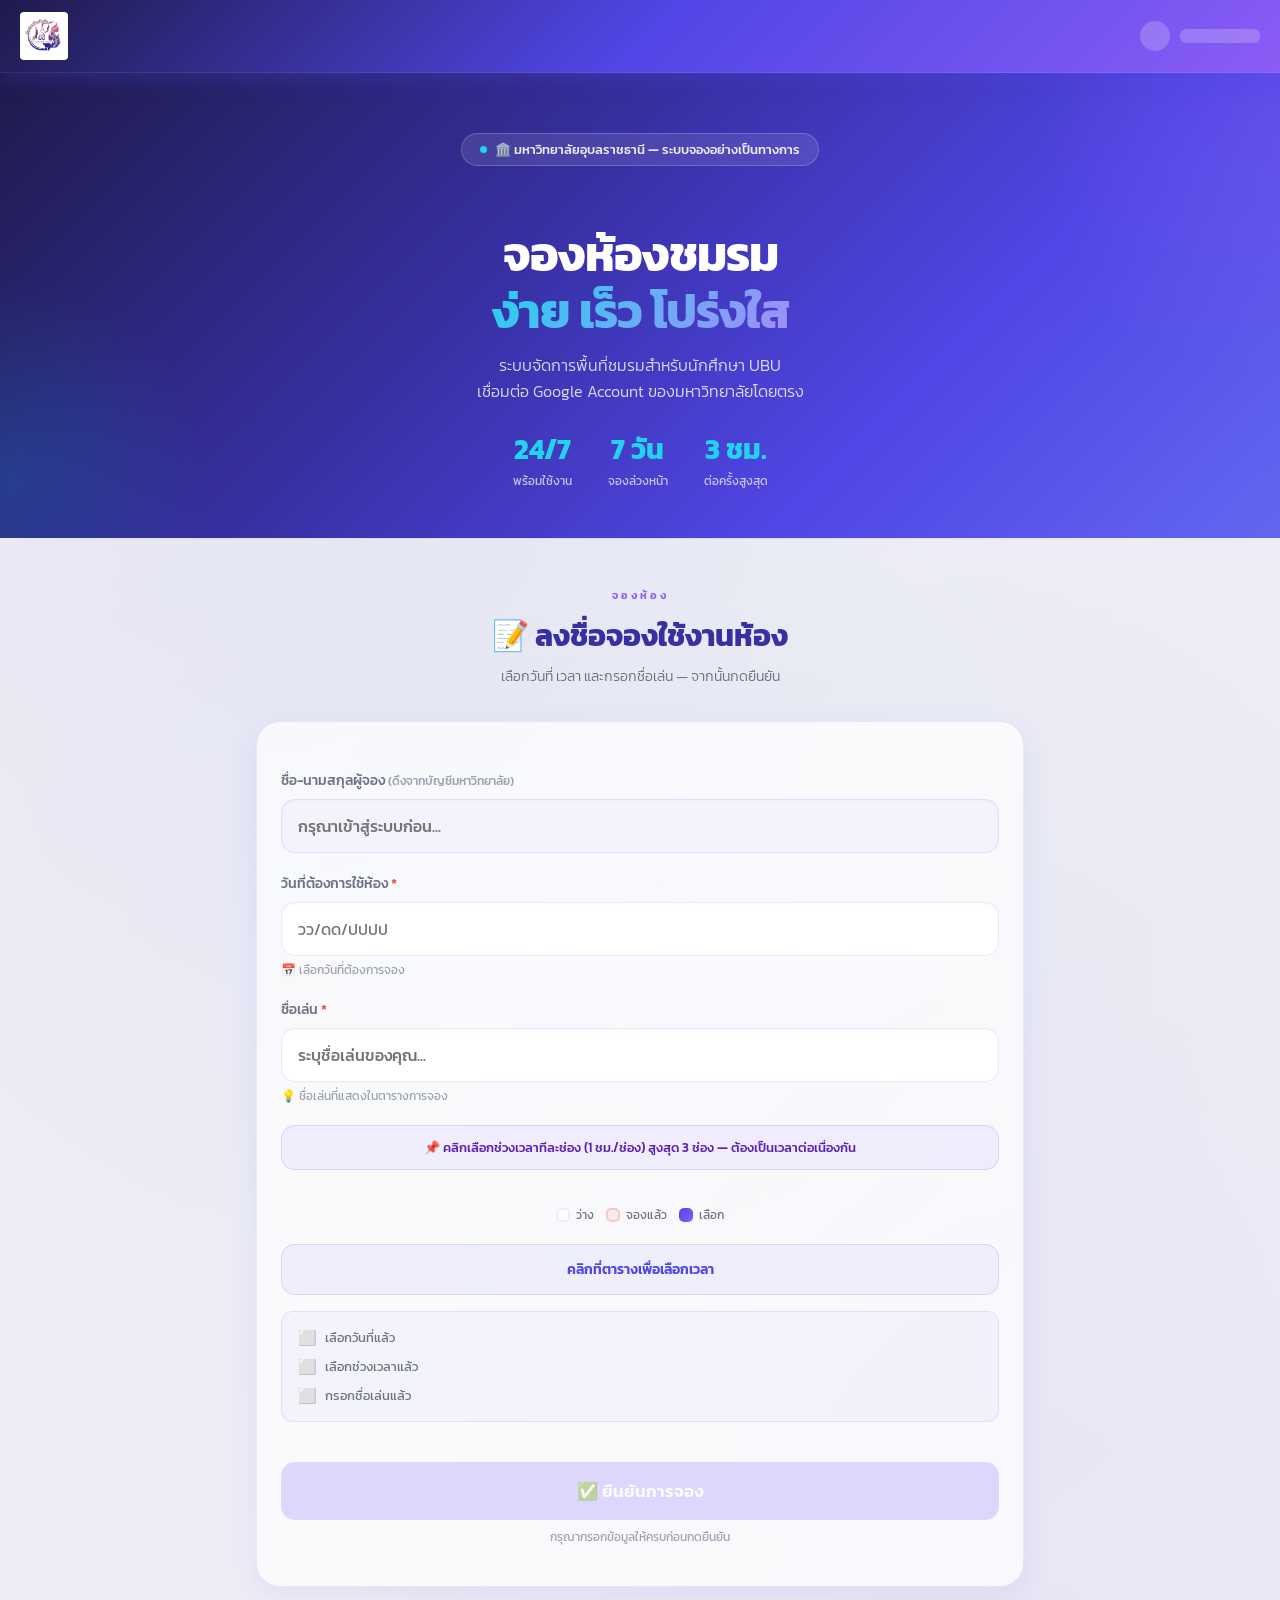
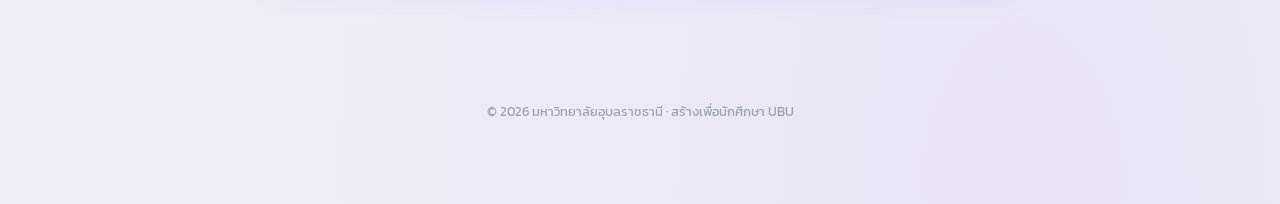
==== index.html @ c259a5b3 "Add files via upload" ====
<!DOCTYPE html>
<html lang="th">

<head>
    <meta charset="UTF-8">
    <meta name="viewport" content="width=device-width, initial-scale=1.0, viewport-fit=cover">
    <title>UBU Club Booking - ระบบจองห้องชมรม มอ.อุบล</title>
    <meta name="description" content="ระบบจองห้องชมรมและกิจกรรม มหาวิทยาลัยอุบลราชธานี">
    <link href="https://fonts.googleapis.com/css2?family=Kanit:wght@300;400;500;600;700&display=swap" rel="stylesheet">
    <link rel="stylesheet" href="style.css">
    <link rel="stylesheet" href="https://cdn.jsdelivr.net/npm/flatpickr/dist/flatpickr.min.css">
    <style>
        /* ─── Hero compact ─── */
        .hero-banner {
            position: relative;
            overflow: hidden;
            background: linear-gradient(135deg, #1E1B4B 0%, #3730A3 40%, #4F46E5 70%, #6366F1 100%);
            padding: 60px 24px 48px;
            text-align: center;
            color: #fff;
        }

        .hero-banner::before {
            content: '';
            position: absolute;
            top: -40%;
            right: -20%;
            width: 500px;
            height: 500px;
            border-radius: 50%;
            background: radial-gradient(circle, rgba(139, 92, 246, 0.25)0%, transparent 70%);
            pointer-events: none;
            animation: orb-hero 10s ease-in-out infinite alternate;
        }

        .hero-banner::after {
            content: '';
            position: absolute;
            bottom: -30%;
            left: -15%;
            width: 400px;
            height: 400px;
            border-radius: 50%;
            background: radial-gradient(circle, rgba(6, 182, 212, 0.15)0%, transparent 70%);
            pointer-events: none;
            animation: orb-hero 12s ease-in-out infinite alternate-reverse;
        }

        @keyframes orb-hero {
            0% {
                transform: translate(0, 0)
            }

            100% {
                transform: translate(30px, 20px)
            }
        }

        .hero-badge {
            display: inline-flex;
            align-items: center;
            gap: 8px;
            background: rgba(255, 255, 255, 0.1);
            border: 1px solid rgba(255, 255, 255, 0.2);
            color: rgba(255, 255, 255, 0.9);
            padding: 6px 18px;
            border-radius: 50px;
            font-size: 13px;
            font-weight: 500;
            margin-bottom: 20px;
            backdrop-filter: blur(8px);
        }

        .hero-badge::before {
            content: '';
            width: 7px;
            height: 7px;
            border-radius: 50%;
            background: #22D3EE;
            animation: blink 1.5s ease-in-out infinite;
        }

        @keyframes blink {

            0%,
            100% {
                opacity: 1
            }

            50% {
                opacity: .2
            }
        }

        .hero-banner h1 {
            font-size: clamp(26px, 6vw, 48px);
            font-weight: 700;
            line-height: 1.2;
            letter-spacing: -1px;
            margin-bottom: 12px;
        }

        .hero-banner h1 .hl {
            background: linear-gradient(135deg, #22D3EE, #A78BFA);
            -webkit-background-clip: text;
            -webkit-text-fill-color: transparent;
            background-clip: text;
        }

        .hero-desc {
            font-size: clamp(14px, 2vw, 16px);
            color: rgba(255, 255, 255, 0.8);
            max-width: 500px;
            margin: 0 auto 24px;
            line-height: 1.6;
            font-weight: 300;
        }

        .hero-stats {
            display: flex;
            gap: 36px;
            justify-content: center;
            flex-wrap: wrap;
            margin-top: 24px;
        }

        .hero-stat {
            text-align: center
        }

        .hero-stat-num {
            font-size: 28px;
            font-weight: 700;
            color: #22D3EE;
        }

        .hero-stat-lbl {
            font-size: 12px;
            color: rgba(255, 255, 255, 0.7);
            margin-top: 2px;
        }

        /* ─── Section titles ─── */
        .sec-label {
            text-align: center;
            font-size: 11px;
            letter-spacing: 3px;
            text-transform: uppercase;
            color: var(--secondary);
            font-weight: 600;
            margin-bottom: 10px;
        }

        .sec-title {
            text-align: center;
            font-size: clamp(20px, 4vw, 30px);
            font-weight: 700;
            margin-bottom: 8px;
            color: var(--primary-dark);
        }

        .sec-sub {
            text-align: center;
            font-size: 14px;
            color: var(--text-muted);
            max-width: 480px;
            margin: 0 auto 32px;
            line-height: 1.6;
            font-weight: 300;
        }

        /* ─── Auth bar inside page ─── */
        .auth-bar {
            position: sticky;
            top: 0;
            z-index: 100;
            background: linear-gradient(135deg, #1E1B4B, #4F46E5, #8B5CF6);
            padding: 12px 20px;
            display: flex;
            justify-content: space-between;
            align-items: center;
            color: #fff;
            box-shadow: 0 4px 20px rgba(79, 70, 229, 0.3);
            gap: 10px;
            border-bottom: 1px solid rgba(255, 255, 255, 0.1);
        }

        .auth-left {
            display: flex;
            align-items: center;
            gap: 10px;
            font-weight: 600;
            font-size: 15px;
            min-width: 0;
        }

        .auth-left img {
            height: 28px;
            border-radius: 4px;
            background: #fff;
            padding: 2px;
        }

        .auth-right {
            display: flex;
            align-items: center;
            gap: 10px;
        }

        .auth-user-pill {
            display: flex;
            align-items: center;
            gap: 6px;
            background: rgba(255, 255, 255, 0.12);
            border: 1px solid rgba(255, 255, 255, 0.2);
            padding: 6px 14px;
            border-radius: 50px;
            font-size: 13px;
            color: #fff;
            text-decoration: none;
            transition: all .2s;
            cursor: pointer;
        }

        .auth-user-pill:hover {
            background: rgba(255, 255, 255, 0.22);
        }

        .btn-auth {
            padding: 8px 20px;
            border-radius: 50px;
            border: none;
            font-family: 'Kanit', sans-serif;
            font-weight: 600;
            font-size: 13px;
            cursor: pointer;
            transition: all .3s;
            display: inline-flex;
            align-items: center;
            gap: 6px;
        }

        .btn-login-nav {
            background: rgba(255, 255, 255, 0.15);
            color: #fff;
            border: 1px solid rgba(255, 255, 255, 0.3);
            backdrop-filter: blur(4px);
        }

        .btn-login-nav:hover {
            background: rgba(255, 255, 255, 0.25);
            transform: translateY(-1px);
        }

        .btn-logout-nav {
            background: rgba(239, 68, 68, 0.15);
            color: #fca5a5;
            border: 1px solid rgba(239, 68, 68, 0.3);
        }

        .btn-logout-nav:hover {
            background: var(--error);
            color: #fff;
        }

        /* ─── Login Modal ─── */
        .modal-overlay {
            position: fixed;
            inset: 0;
            background: rgba(30, 27, 75, 0.6);
            backdrop-filter: blur(8px);
            z-index: 9999;
            display: none;
            align-items: center;
            justify-content: center;
            padding: 20px;
        }

        .modal-overlay.open {
            display: flex;
        }

        .modal-box {
            background: #fff;
            border-radius: 28px;
            padding: 44px 36px;
            max-width: 420px;
            width: 100%;
            text-align: center;
            box-shadow: 0 40px 80px rgba(0, 0, 0, 0.3);
            animation: modalIn .4s cubic-bezier(.16, 1, .3, 1);
            position: relative;
        }

        @keyframes modalIn {
            from {
                opacity: 0;
                transform: translateY(40px) scale(.95)
            }

            to {
                opacity: 1;
                transform: translateY(0) scale(1)
            }
        }

        .modal-close {
            position: absolute;
            top: 16px;
            right: 20px;
            background: none;
            border: none;
            font-size: 22px;
            cursor: pointer;
            color: #94a3b8;
            transition: color .2s;
            padding: 4px 8px;
        }

        .modal-close:hover {
            color: #1E1B4B;
        }

        .modal-logo {
            width: 80px;
            margin-bottom: 16px;
            filter: drop-shadow(0 4px 8px rgba(0, 0, 0, 0.1));
        }

        .modal-box h2 {
            font-size: 24px;
            color: #1E1B4B;
            margin-bottom: 6px;
        }

        .modal-box .modal-sub {
            color: #6B7280;
            font-size: 14px;
            margin-bottom: 24px;
            font-weight: 300;
        }

        .modal-notice {
            background: rgba(79, 70, 229, 0.06);
            border: 1px solid rgba(79, 70, 229, 0.15);
            color: #4338CA;
            padding: 12px 16px;
            border-radius: 14px;
            font-size: 13px;
            margin-bottom: 20px;
            text-align: left;
            display: flex;
            gap: 10px;
            align-items: flex-start;
            line-height: 1.5;
        }

        .btn-google {
            width: 100%;
            padding: 15px 20px;
            background: #fff;
            border: 2px solid #E5E7EB;
            border-radius: 14px;
            display: flex;
            align-items: center;
            justify-content: center;
            gap: 12px;
            cursor: pointer;
            font-size: 16px;
            font-weight: 500;
            font-family: 'Kanit', sans-serif;
            color: #1E1B4B;
            transition: all .3s;
            box-shadow: 0 2px 8px rgba(0, 0, 0, 0.04);
        }

        .btn-google:hover {
            border-color: var(--primary);
            background: #F5F3FF;
            box-shadow: 0 8px 24px rgba(79, 70, 229, 0.12);
            transform: translateY(-2px);
        }

        .btn-google:disabled {
            opacity: .6;
            cursor: not-allowed;
            transform: none;
        }

        .btn-google img {
            width: 22px;
            height: 22px;
        }

        #modalMsg {
            margin-top: 14px;
            font-size: 14px;
            border-radius: 10px;
            padding: 0;
            overflow: hidden;
            max-height: 0;
            transition: max-height .3s, padding .3s;
            font-weight: 500;
        }

        #modalMsg.show {
            padding: 12px 16px;
            max-height: 100px;
        }

        #modalMsg.error {
            color: #DC2626;
            background: #FEF2F2;
            border: 1px solid #FECACA;
        }

        #modalMsg.success {
            color: #059669;
            background: #ECFDF5;
            border: 1px solid #A7F3D0;
        }

        .modal-footer {
            margin-top: 20px;
            font-size: 12px;
            color: #9CA3AF;
        }

        /* ─── Booking checklist ─── */
        .booking-checklist {
            background: rgba(79, 70, 229, 0.04);
            border: 1px solid var(--border-color);
            border-radius: 12px;
            padding: 14px 16px;
            margin: 16px 0;
            display: flex;
            flex-direction: column;
            gap: 6px;
        }

        .check-item {
            display: flex;
            align-items: center;
            gap: 8px;
            font-size: 13px;
            color: var(--text-muted);
            transition: all .2s;
        }

        .check-item.done {
            color: #059669;
        }

        .check-item.done .check-icon {
            color: #10B981;
        }

        .check-item .check-icon {
            font-size: 15px;
            color: #D1D5DB;
        }

        /* ─── Field hints ─── */
        .field-hint {
            font-size: 12px;
            margin-top: 5px;
            display: flex;
            align-items: center;
            gap: 5px;
            min-height: 18px;
            transition: all .2s;
        }

        .field-hint.valid {
            color: #059669
        }

        .field-hint.invalid {
            color: #DC2626
        }

        .field-hint.neutral {
            color: #9CA3AF;
        }

        /* ─── Section spacing ─── */
        .section-block {
            padding: 48px 16px;
            max-width: 800px;
            margin: 0 auto;
        }

        .section-divider {
            height: 1px;
            background: linear-gradient(90deg, transparent, var(--border-color), transparent);
            margin: 0;
        }

        /* ─── Nickname badge ─── */
        .nickname-saved-badge {
            display: inline-flex;
            align-items: center;
            gap: 4px;
            background: rgba(16, 185, 129, 0.08);
            color: #059669;
            font-size: 11px;
            padding: 2px 8px;
            border-radius: 20px;
            border: 1px solid rgba(16, 185, 129, 0.2);
            margin-left: 8px;
            font-weight: 500;
        }

        /* ─── Profile nav ─── */
        .btn-profile-nav {
            display: flex;
            align-items: center;
            gap: 6px;
            background: rgba(255, 255, 255, 0.12);
            border: 1px solid rgba(255, 255, 255, 0.2);
            color: white;
            padding: 7px 12px;
            border-radius: 8px;
            font-size: 13px;
            font-weight: 500;
            font-family: 'Kanit', sans-serif;
            cursor: pointer;
            text-decoration: none;
            transition: all .2s;
            white-space: nowrap;
        }

        .btn-profile-nav:hover {
            background: rgba(255, 255, 255, 0.22);
        }

        @media(max-width:640px) {
            .hero-banner {
                padding: 40px 16px 36px;
            }

            .hero-stats {
                gap: 20px;
            }

            .hero-stat-num {
                font-size: 22px;
            }

            .auth-left span {
                display: none;
            }

            .modal-box {
                padding: 32px 22px;
                border-radius: 22px;
            }

            .section-block {
                padding: 32px 12px;
            }
        }

        /* ─── Booking Summary Card ─── */
        .booking-summary {
            background: linear-gradient(135deg, rgba(79, 70, 229, 0.04), rgba(139, 92, 246, 0.06));
            border: 1.5px solid rgba(79, 70, 229, 0.15);
            border-radius: 16px;
            padding: 20px 24px;
            margin: 16px 0;
            animation: summaryIn .3s cubic-bezier(.16, 1, .3, 1);
        }

        @keyframes summaryIn {
            from {
                opacity: 0;
                transform: translateY(8px);
            }

            to {
                opacity: 1;
                transform: translateY(0);
            }
        }

        .summary-title {
            font-size: 15px;
            font-weight: 600;
            color: var(--primary-dark);
            margin-bottom: 16px;
            padding-bottom: 10px;
            border-bottom: 1px solid rgba(79, 70, 229, 0.1);
        }

        .summary-grid {
            display: grid;
            grid-template-columns: 1fr;
            gap: 12px;
        }

        .summary-item {
            display: flex;
            align-items: center;
            justify-content: space-between;
            padding: 10px 14px;
            background: rgba(255, 255, 255, 0.8);
            border-radius: 10px;
            border: 1px solid rgba(139, 92, 246, 0.08);
        }

        .summary-label {
            font-size: 13px;
            color: var(--text-muted);
            font-weight: 500;
        }

        .summary-value {
            font-size: 15px;
            font-weight: 600;
            color: var(--primary);
        }

        /* ─── Toast Notification ─── */
        .toast-container {
            position: fixed;
            bottom: 30px;
            left: 50%;
            transform: translateX(-50%);
            z-index: 10000;
            display: flex;
            flex-direction: column;
            gap: 10px;
            pointer-events: none;
            width: max-content;
            max-width: 90vw;
        }

        .toast-msg {
            background: rgba(30, 27, 75, 0.95);
            color: white;
            padding: 12px 24px;
            border-radius: 50px;
            font-size: 14px;
            font-weight: 500;
            box-shadow: 0 10px 30px rgba(0, 0, 0, 0.2);
            backdrop-filter: blur(10px);
            border: 1px solid rgba(255, 255, 255, 0.1);
            animation: toastIn 0.3s cubic-bezier(0.16, 1, 0.3, 1) forwards, toastOut 0.3s cubic-bezier(0.16, 1, 0.3, 1) forwards 2.7s;
            display: flex;
            align-items: center;
            gap: 8px;
        }

        @keyframes toastIn {
            from {
                opacity: 0;
                transform: translateY(20px);
            }

            to {
                opacity: 1;
                transform: translateY(0);
            }
        }

        @keyframes toastOut {
            from {
                opacity: 1;
                transform: translateY(0);
            }

            to {
                opacity: 0;
                transform: translateY(-10px);
            }
        }

        /* ─── SPA Tabs & Views ─── */
        .spa-tabs {
            display: none;
            /* hidden when logged out */
            gap: 6px;
            background: rgba(255, 255, 255, 0.1);
            backdrop-filter: blur(10px);
            padding: 4px;
            border-radius: 50px;
        }

        .spa-tab {
            background: transparent;
            border: none;
            color: rgba(255, 255, 255, 0.7);
            font-size: 14px;
            font-weight: 500;
            padding: 6px 14px;
            border-radius: 50px;
            cursor: pointer;
            transition: all 0.2s;
            font-family: 'Kanit', sans-serif;
            display: flex;
            align-items: center;
            gap: 6px;
        }

        .spa-tab:hover {
            color: #fff;
            background: rgba(255, 255, 255, 0.15);
        }

        .spa-tab.active {
            color: #fff;
            background: linear-gradient(135deg, rgba(255, 255, 255, 0.25), rgba(255, 255, 255, 0.05));
            box-shadow: 0 4px 10px rgba(0, 0, 0, 0.1);
        }

        .spa-view {
            display: none;
        }

        .spa-view.active {
            display: block;
            animation: fadeIn 0.3s cubic-bezier(0.16, 1, 0.3, 1) forwards;
        }

        @keyframes fadeIn {
            from {
                opacity: 0;
                transform: translateY(10px);
            }

            to {
                opacity: 1;
                transform: translateY(0);
            }
        }

        /* ─── Profile Dropdown ─── */
        .profile-dd-wrapper {
            position: relative;
        }

        .btn-profile-dropdown {
            background: rgba(255, 255, 255, 0.15);
            color: #fff;
            border: 1px solid rgba(255, 255, 255, 0.3);
            border-radius: 50px;
            padding: 4px 14px 4px 4px;
            display: flex;
            align-items: center;
            gap: 8px;
            cursor: pointer;
            font-family: 'Kanit', sans-serif;
            font-size: 14px;
            font-weight: 500;
            transition: all 0.2s;
        }

        .btn-profile-dropdown:hover,
        .profile-dd-wrapper.open .btn-profile-dropdown {
            background: rgba(255, 255, 255, 0.25);
        }

        .dd-avatar {
            width: 26px;
            height: 26px;
            border-radius: 50%;
            background: #fff;
            display: flex;
            align-items: center;
            justify-content: center;
            font-size: 13px;
            font-weight: bold;
            color: var(--primary);
            overflow: hidden;
        }

        .dd-avatar img {
            width: 100%;
            height: 100%;
            object-fit: cover;
        }

        .profile-dd-menu {
            position: absolute;
            top: calc(100% + 10px);
            right: 0;
            background: #fff;
            border-radius: 12px;
            box-shadow: 0 10px 40px rgba(0, 0, 0, 0.15);
            min-width: 220px;
            visibility: hidden;
            opacity: 0;
            transform: translateY(-10px);
            transition: all 0.2s cubic-bezier(0.16, 1, 0.3, 1);
            color: #333;
            overflow: hidden;
            border: 1px solid rgba(0, 0, 0, 0.05);
        }

        .profile-dd-wrapper.open .profile-dd-menu {
            visibility: visible;
            opacity: 1;
            transform: translateY(0);
        }

        .dd-header {
            padding: 16px;
            border-bottom: 1px solid #eee;
            background: rgba(79, 70, 229, 0.03);
            text-align: left;
        }

        .dd-name {
            font-weight: 600;
            font-size: 15px;
            color: var(--primary-dark);
            margin-bottom: 2px;
        }

        .dd-email {
            font-size: 12px;
            color: var(--text-muted);
        }

        .dd-item {
            display: flex;
            align-items: center;
            gap: 10px;
            padding: 12px 16px;
            text-decoration: none;
            color: var(--text-main);
            font-size: 14px;
            font-weight: 500;
            transition: all 0.2s;
            cursor: pointer;
            border: none;
            width: 100%;
            background: transparent;
            text-align: left;
            font-family: 'Kanit', sans-serif;
        }

        .dd-item:hover {
            background: #f8fafc;
            color: var(--primary);
            padding-left: 20px;
        }

        .dd-item.dangerous {
            color: #EF4444;
            border-top: 1px solid #eee;
        }

        .dd-item.dangerous:hover {
            background: #FEF2F2;
        }

        /* ─── Map Modal Styles ─── */
        .map-wrapper {
            width: 100%;
            height: 400px;
            border-radius: 10px;
            overflow: hidden;
            margin-top: 16px;
            background: #eee;
        }

        .map-wrapper iframe {
            width: 100%;
            height: 100%;
            border: none;
        }

        /* Responsive Navbar */
        @media (max-width: 640px) {
            .auth-bar {
                flex-wrap: wrap;
            }

            .spa-tabs {
                order: 3;
                width: 100%;
                justify-content: center;
                margin-top: 8px;
            }
        }

        /* ─── Auth Skeleton Loader ─── */
        .auth-skeleton {
            display: flex;
            align-items: center;
            gap: 10px;
        }

        .auth-skeleton-avatar {
            width: 30px;
            height: 30px;
            border-radius: 50%;
            background: rgba(255, 255, 255, 0.2);
            animation: skeletonPulse 1.4s ease-in-out infinite;
        }

        .auth-skeleton-text {
            width: 80px;
            height: 14px;
            border-radius: 6px;
            background: rgba(255, 255, 255, 0.2);
            animation: skeletonPulse 1.4s ease-in-out 0.2s infinite;
        }

        @keyframes skeletonPulse {

            0%,
            100% {
                opacity: 0.4;
            }

            50% {
                opacity: 0.9;
            }
        }
    </style>
</head>

<body style="padding-bottom:40px;">

    <!-- ========== LOGIN MODAL ========== -->
    <div class="modal-overlay" id="loginModal">
        <div class="modal-box">
            <button class="modal-close" onclick="closeLoginModal()" aria-label="ปิด">✕</button>
            <img src="logo.png" alt="Club Logo" class="modal-logo"
                style="height:80px; width:auto; margin-bottom:15px; border-radius:8px;">
            <h2>เข้าสู่ระบบ</h2>
            <p class="modal-sub">UBU Club Booking · ระบบจองห้องชมรม</p>
            <div class="modal-notice">
                <span style="font-size:16px;flex-shrink:0;">🔑</span>
                <div>ใช้บัญชี <strong>@ubu.ac.th</strong> จากสำนักคอมพิวเตอร์ฯ เท่านั้น</div>
            </div>
            <button id="btnGoogleLogin" class="btn-google" aria-label="เข้าสู่ระบบด้วย Google">
                <img src="https://fonts.gstatic.com/s/i/productlogos/googleg/v6/24px.svg" alt="Google">
                <span>เข้าสู่ระบบด้วยบัญชี UBU</span>
            </button>
            <div id="modalMsg" role="alert"></div>
            <div class="modal-footer">🔒 ปลอดภัยด้วย Google OAuth 2.0 + Firebase</div>
        </div>
    </div>

    <!-- Old Map Modal removed - moved to map view -->

    <!-- ========== MAIN NAVBAR ========== -->
    <nav class="auth-bar" id="authBar">
        <div class="auth-left">
            <img src="logo.png" alt="Club Logo" style="height:48px; width:auto; border-radius:4px;">
            <span style="display:none;" class="mobile-hide">UBU Club Booking</span>
        </div>

        <div class="spa-tabs" id="mainSpaTabs" style="display:none;">
            <button class="spa-tab active" onclick="switchView('homeView')">หน้าหลัก</button>
            <button class="spa-tab" onclick="switchView('mapView')">แผนที่</button>
            <button class="spa-tab" onclick="switchView('dashboardView')">การจองของฉัน</button>
            <button class="spa-tab" onclick="switchView('toolsView')">วิธีการใช้งาน</button>
        </div>

        <div class="auth-right" id="authRight">
            <!-- Skeleton while Firebase Auth initializes -->
            <div class="auth-skeleton" id="authSkeleton">
                <div class="auth-skeleton-avatar"></div>
                <div class="auth-skeleton-text"></div>
            </div>
        </div>
    </nav>

    <!-- !!! SPA WRAPPER !!! -->
    <div id="homeView" class="spa-view active">
        <!-- ========== HERO BANNER ========== -->
        <section class="hero-banner">
            <div class="hero-badge">🏛️ มหาวิทยาลัยอุบลราชธานี — ระบบจองอย่างเป็นทางการ</div>
            <h1>จองห้องชมรม<br><span class="hl">ง่าย เร็ว โปร่งใส</span></h1>
            <p class="hero-desc">ระบบจัดการพื้นที่ชมรมสำหรับนักศึกษา UBU<br>เชื่อมต่อ Google Account
                ของมหาวิทยาลัยโดยตรง
            </p>
            <div class="hero-stats">
                <div class="hero-stat">
                    <div class="hero-stat-num">24/7</div>
                    <div class="hero-stat-lbl">พร้อมใช้งาน</div>
                </div>
                <div class="hero-stat">
                    <div class="hero-stat-num">7 วัน</div>
                    <div class="hero-stat-lbl">จองล่วงหน้า</div>
                </div>
                <div class="hero-stat">
                    <div class="hero-stat-num">3 ชม.</div>
                    <div class="hero-stat-lbl">ต่อครั้งสูงสุด</div>
                </div>
            </div>
        </section>

        <div class="section-divider"></div>

        <!-- ========== BOOKING SECTION ========== -->
        <div class="section-block">
            <div class="sec-label">จองห้อง</div>
            <div class="sec-title">📝 ลงชื่อจองใช้งานห้อง</div>
            <div class="sec-sub">เลือกวันที่ เวลา และกรอกชื่อเล่น — จากนั้นกดยืนยัน</div>

            <div class="card">
                <div class="input-group">
                    <label>ชื่อ-นามสกุลผู้จอง <small style="color:#9CA3AF;">(ดึงจากบัญชีมหาวิทยาลัย)</small></label>
                    <input type="text" id="userName" placeholder="กรุณาเข้าสู่ระบบก่อน..." readonly
                        style="background:rgba(79,70,229,0.03);color:#6B7280;cursor:not-allowed;font-weight:500;">

                    <label for="bookDate">วันที่ต้องการใช้ห้อง <span style="color:#EF4444;">*</span></label>
                    <input type="text" id="bookDate" aria-required="true" placeholder="วว/ดด/ปปปป"
                        style="background-color: #fff; cursor: pointer;">
                    <div class="field-hint neutral" id="hintDate">📅 เลือกวันที่ต้องการจอง</div>

                    <label for="userNickname">ชื่อเล่น <span style="color:#EF4444;">*</span>
                        <span id="nicknameSavedBadge" class="nickname-saved-badge" style="display:none;">✅
                            โหลดจากโปรไฟล์</span>
                    </label>
                    <input type="text" id="userNickname" placeholder="ระบุชื่อเล่นของคุณ..." style="font-weight:500;"
                        maxlength="20" autocomplete="off">
                    <div class="field-hint neutral" id="hintNickname">💡 ชื่อเล่นที่แสดงในตารางการจอง</div>
                </div>

                <p class="hour-notice">📌 คลิกเลือกช่วงเวลาทีละช่อง (1 ชม./ช่อง) สูงสุด 3 ช่อง —
                    ต้องเป็นเวลาต่อเนื่องกัน
                </p>
                <div class="timetable-grid" id="timetableGrid"></div>
                <div class="timetable-legend">
                    <span class="legend-item"><span class="legend-dot ld-available"></span> ว่าง</span>
                    <span class="legend-item"><span class="legend-dot ld-booked"></span> จองแล้ว</span>
                    <span class="legend-item"><span class="legend-dot ld-selected"></span> เลือก</span>
                </div>

                <!-- Booking Summary Card -->
                <div id="bookingSummary" class="booking-summary" style="display:none;">
                    <div class="summary-title">📋 สรุปการจอง</div>
                    <div class="summary-grid">
                        <div class="summary-item">
                            <div class="summary-label">📅 วันที่</div>
                            <div class="summary-value" id="sumDate">—</div>
                        </div>
                        <div class="summary-item">
                            <div class="summary-label">🕐 เวลา</div>
                            <div class="summary-value" id="sumTime">—</div>
                        </div>
                        <div class="summary-item">
                            <div class="summary-label">⏱️ จำนวนเวลาจอง</div>
                            <div class="summary-value" id="sumDuration">—</div>
                        </div>
                    </div>
                </div>
                <div id="selectedTimeShow" class="time-display-box">คลิกที่ตารางเพื่อเลือกเวลา</div>

                <div class="booking-checklist" id="bookingChecklist">
                    <div class="check-item" id="checkDate"><span class="check-icon">⬜</span><span>เลือกวันที่แล้ว</span>
                    </div>
                    <div class="check-item" id="checkTime"><span
                            class="check-icon">⬜</span><span>เลือกช่วงเวลาแล้ว</span>
                    </div>
                    <div class="check-item" id="checkNickname"><span
                            class="check-icon">⬜</span><span>กรอกชื่อเล่นแล้ว</span></div>
                </div>

                <button id="btnSave" class="btn-submit" disabled style="opacity:0.5;cursor:not-allowed;">✅
                    ยืนยันการจอง</button>
                <p id="btnSaveHint" style="text-align:center;font-size:12px;color:#9CA3AF;margin-top:8px;">
                    กรุณากรอกข้อมูลให้ครบก่อนกดยืนยัน</p>
            </div>
        </div>

    </div> <!-- End homeView -->

    <div id="mapView" class="spa-view">
        <!-- ========== MAP SECTION ========== -->
        <div class="section-block" style="max-width: 800px; margin: 40px auto; padding: 24px;">
            <div style="text-align: center; margin-bottom: 24px;">
                <h1
                    style="color: var(--primary-dark); margin-bottom: 8px; font-size: clamp(20px, 5vw, 24px); font-weight: 600;">
                    📍 พิกัดจุดเช็คอิน</h1>
                <p style="color: var(--text-muted); font-size: 15px;">อาคารกิจกรรมนักศึกษา
                    มหาวิทยาลัยอุบลราชธานี<br />(กรุณาอยู่ในรัศมี 200 เมตร เพื่อเช็คอินผ่านระบบจอง)</p>
            </div>

            <div
                style="background: rgba(255, 255, 255, 0.7); backdrop-filter: blur(12px); border: 1px solid rgba(255, 255, 255, 0.4); border-radius: var(--radius-lg); padding: 10px; box-shadow: 0 10px 40px rgba(0, 0, 0, 0.1); height: 60vh; min-height: 400px;">
                <iframe
                    src="https://www.google.com/maps/embed?pb=!1m18!1m12!1m3!1d1933.3421544321706!2d104.905052!3d15.1237685!2m3!1f0!2f0!3f0!3m2!1i1024!2i768!4f13.1!3m3!1m2!1s0x311685c37c211c87%3A0x8828f5f2fa28f31!2z4Lit4Liy4LiE4Liy4Lij4LiB4Li04LiI4LiB4Lij4Lij4Lih4LiZ4Lix4LiB4Lio4Li24LiB4Lip4LiyIOC4hS7guK3guLjguJrguKU!5e0!3m2!1sth!2sth!4v1711718000000!5m2!1sth!2sth"
                    style="width: 100%; height: 100%; border-radius: var(--radius-md); border: none; background: #f0f0f0;"
                    allowfullscreen="" loading="lazy" referrerpolicy="no-referrer-when-downgrade"></iframe>
            </div>
        </div>
    </div>

    <div id="dashboardView" class="spa-view">
        <!-- ========== DASHBOARD SECTION ========== -->
        <div class="section-block">
            <div class="sec-label">My Bookings</div>
            <div class="sec-title">📅 การจองของฉัน</div>
            <div class="sec-sub">รายการจองของคุณ และตารางคิวห้องชมรมทั้งหมด</div>



            <!-- Global Timeline Info -->
            <div class="global-timeline-box" style="margin-bottom: 24px; text-align: left;">
                <h4 style="font-size: 15px; color: var(--primary-dark); margin-bottom: 12px; font-weight: 600;">⏱️
                    สถานะการจองห้องวันนี้</h4>
                <div class="timetable-grid" id="globalTimetableGrid"></div>
            </div>

            <h4
                style="font-size: 15px; color: var(--primary-dark); margin-bottom: 12px; margin-top:20px; font-weight: 600; text-align: left;">
                📋 รายการของฉัน</h4>
            <div id="bookingList" class="booking-dashboard"></div>
        </div>
    </div> <!-- End dashboardView -->

    <div id="toolsView" class="spa-view">
        <!-- ========== TOOLS / GUIDE SECTION ========== -->
        <div
            style="background: linear-gradient(135deg, #1E1B4B 0%, #3730A3 40%, #4F46E5 80%); padding: 52px 24px 40px; text-align: center; color: #fff; position:relative; overflow:hidden;">
            <div
                style="position:absolute;inset:0;background:radial-gradient(ellipse 70% 60% at 50% 0%, rgba(139,92,246,0.3),transparent);pointer-events:none;">
            </div>
            <div style="position:relative;">
                <div
                    style="display:inline-block;background:rgba(255,255,255,0.1);border:1px solid rgba(255,255,255,0.2);padding:6px 18px;border-radius:50px;font-size:13px;margin-bottom:20px;">
                    ✨ ระบบจองห้องชมรม UBU</div>
                <h1 style="font-size:clamp(22px,5vw,36px);font-weight:700;margin-bottom:12px;">วิธีใช้งานและคุณสมบัติ
                </h1>
                <p style="color:rgba(255,255,255,0.75);font-size:15px;font-weight:300;max-width:500px;margin:0 auto;">
                    ทำความเข้าใจระบบจองห้องชมรม UBU อย่างครบถ้วน เพื่อใช้งานได้อย่างถูกต้องและมีประสิทธิภาพ</p>
            </div>
        </div>

        <div style="max-width:1000px;margin:0 auto;padding:40px 20px 16px;">
            <!-- Features grid -->
            <div style="text-align:center;margin-bottom:36px;">
                <div
                    style="display:inline-block;background:rgba(79,70,229,0.08);border:1px solid rgba(99,102,241,0.2);color:#4F46E5;padding:5px 16px;border-radius:50px;font-size:11px;font-weight:700;letter-spacing:1px;text-transform:uppercase;margin-bottom:12px;">
                    Feature Highlights</div>
                <h2 style="font-size:clamp(20px,4vw,28px);font-weight:700;color:#1E293B;margin-bottom:8px;">
                    ทุกสิ่งที่ต้องการในที่เดียว</h2>
                <p style="color:#64748B;font-size:14px;max-width:460px;margin:0 auto;">
                    ระบบออกแบบมาเพื่อให้การจองห้องชมรมเป็นเรื่องง่าย โปร่งใส และยุติธรรม</p>
            </div>

            <div
                style="display:grid;grid-template-columns:repeat(auto-fit,minmax(280px,1fr));gap:20px;margin-bottom:56px;">
                <div style="background:#fff;border:1px solid #E2E8F0;border-radius:18px;padding:28px;box-shadow:0 2px 12px rgba(0,0,0,0.04);transition:all .3s;"
                    onmouseover="this.style.transform='translateY(-4px)';this.style.boxShadow='0 12px 32px rgba(79,70,229,0.12)'"
                    onmouseout="this.style.transform='';this.style.boxShadow='0 2px 12px rgba(0,0,0,0.04)'">
                    <div
                        style="width:52px;height:52px;background:rgba(79,70,229,0.1);border-radius:14px;display:flex;align-items:center;justify-content:center;font-size:24px;margin-bottom:16px;">
                        📅</div>
                    <div style="font-size:16px;font-weight:600;color:#1E293B;margin-bottom:8px;">จองเวลาออนไลน์</div>
                    <div style="font-size:13px;color:#64748B;line-height:1.8;">
                        เลือกวันที่และช่วงเวลาที่ต้องการใช้งานได้ทันที ระบบตรวจสอบการซ้อนทับโดยอัตโนมัติ พร้อมปฏิทินแบบ
                        Interactive</div>
                </div>
                <div style="background:#fff;border:1px solid #E2E8F0;border-radius:18px;padding:28px;box-shadow:0 2px 12px rgba(0,0,0,0.04);transition:all .3s;"
                    onmouseover="this.style.transform='translateY(-4px)';this.style.boxShadow='0 12px 32px rgba(6,182,212,0.12)'"
                    onmouseout="this.style.transform='';this.style.boxShadow='0 2px 12px rgba(0,0,0,0.04)'">
                    <div
                        style="width:52px;height:52px;background:rgba(6,182,212,0.1);border-radius:14px;display:flex;align-items:center;justify-content:center;font-size:24px;margin-bottom:16px;">
                        📍</div>
                    <div style="font-size:16px;font-weight:600;color:#1E293B;margin-bottom:8px;">เช็คอินด้วย GPS</div>
                    <div style="font-size:13px;color:#64748B;line-height:1.8;">ยืนยันการมาถึงด้วยพิกัดสถานที่จริง
                        ระบบตรวจสอบระยะ 200 เมตรจากอาคารกิจกรรมนักศึกษา มอ.อุบล</div>
                </div>
                <div style="background:#fff;border:1px solid #E2E8F0;border-radius:18px;padding:28px;box-shadow:0 2px 12px rgba(0,0,0,0.04);transition:all .3s;"
                    onmouseover="this.style.transform='translateY(-4px)';this.style.boxShadow='0 12px 32px rgba(16,185,129,0.12)'"
                    onmouseout="this.style.transform='';this.style.boxShadow='0 2px 12px rgba(0,0,0,0.04)'">
                    <div
                        style="width:52px;height:52px;background:rgba(16,185,129,0.1);border-radius:14px;display:flex;align-items:center;justify-content:center;font-size:24px;margin-bottom:16px;">
                        ⏱️</div>
                    <div style="font-size:16px;font-weight:600;color:#1E293B;margin-bottom:8px;">นับถอยหลัง Real-time
                    </div>
                    <div style="font-size:13px;color:#64748B;line-height:1.8;">ติดตามเวลาที่เหลือก่อนเปิดให้เช็คอิน
                        และรู้ว่าหมดเวลาเมื่อไรด้วยตัวนับ วินาทีต่อวินาที ไม่ต้อง Refresh</div>
                </div>
                <div style="background:#fff;border:1px solid #E2E8F0;border-radius:18px;padding:28px;box-shadow:0 2px 12px rgba(0,0,0,0.04);transition:all .3s;"
                    onmouseover="this.style.transform='translateY(-4px)';this.style.boxShadow='0 12px 32px rgba(124,58,237,0.12)'"
                    onmouseout="this.style.transform='';this.style.boxShadow='0 2px 12px rgba(0,0,0,0.04)'">
                    <div
                        style="width:52px;height:52px;background:rgba(124,58,237,0.1);border-radius:14px;display:flex;align-items:center;justify-content:center;font-size:24px;margin-bottom:16px;">
                        ⚠️</div>
                    <div style="font-size:16px;font-weight:600;color:#1E293B;margin-bottom:8px;">ระบบความรับผิดชอบ</div>
                    <div style="font-size:13px;color:#64748B;line-height:1.8;">ถ้าจองแล้วไม่มาเช็คอินภายใน 15 นาที
                        ระบบจะล็อคสิทธิ์ชั่วคราวเป็น 5 นาที คูณด้วยจำนวนแต้มผิด</div>
                </div>
                <div style="background:#fff;border:1px solid #E2E8F0;border-radius:18px;padding:28px;box-shadow:0 2px 12px rgba(0,0,0,0.04);transition:all .3s;"
                    onmouseover="this.style.transform='translateY(-4px)';this.style.boxShadow='0 12px 32px rgba(245,158,11,0.12)'"
                    onmouseout="this.style.transform='';this.style.boxShadow='0 2px 12px rgba(0,0,0,0.04)'">
                    <div
                        style="width:52px;height:52px;background:rgba(245,158,11,0.1);border-radius:14px;display:flex;align-items:center;justify-content:center;font-size:24px;margin-bottom:16px;">
                        🏅</div>
                    <div style="font-size:16px;font-weight:600;color:#1E293B;margin-bottom:8px;">ระบบแต้มพฤติกรรม</div>
                    <div style="font-size:13px;color:#64748B;line-height:1.8;">เช็คอินตรงเวลา 3 ครั้งติดต่อกัน
                        ระบบจะลบแต้มผิดให้ 1 แต้ม ส่งเสริมความรับผิดชอบอย่างยุติธรรม</div>
                </div>
                <div style="background:#fff;border:1px solid #E2E8F0;border-radius:18px;padding:28px;box-shadow:0 2px 12px rgba(0,0,0,0.04);transition:all .3s;"
                    onmouseover="this.style.transform='translateY(-4px)';this.style.boxShadow='0 12px 32px rgba(239,68,68,0.12)'"
                    onmouseout="this.style.transform='';this.style.boxShadow='0 2px 12px rgba(0,0,0,0.04)'">
                    <div
                        style="width:52px;height:52px;background:rgba(239,68,68,0.1);border-radius:14px;display:flex;align-items:center;justify-content:center;font-size:24px;margin-bottom:16px;">
                        🗺️</div>
                    <div style="font-size:16px;font-weight:600;color:#1E293B;margin-bottom:8px;">แผนที่ตำแหน่งอาคาร
                    </div>
                    <div style="font-size:13px;color:#64748B;line-height:1.8;">ดูตำแหน่งอาคารกิจกรรมนักศึกษา UBU ผ่าน
                        Google Maps แบบ Interactive ฝังตัวอยู่บนแอปโดยตรง</div>
                </div>
            </div>

            <!-- Penalty Table -->
            <div
                style="background:linear-gradient(135deg,rgba(239,68,68,0.04),rgba(124,58,237,0.04));border:1.5px solid rgba(239,68,68,0.15);border-radius:18px;padding:28px;margin-bottom:48px;">
                <h3 style="font-size:18px;font-weight:700;color:#1E293B;margin-bottom:4px;">⚠️ ตารางโทษแต้มผิด</h3>
                <p style="color:#64748B;font-size:13px;margin-bottom:20px;">หากไม่มาเช็คอิน
                    ระบบจะบันทึกแต้มผิดและล็อคสิทธิ์ชั่วคราวดังนี้</p>
                <div style="overflow-x:auto;">
                    <table style="width:100%;border-collapse:collapse;font-size:14px;">
                        <thead>
                            <tr style="background:rgba(79,70,229,0.06);">
                                <th
                                    style="padding:12px 16px;text-align:left;font-weight:600;color:#4F46E5;border-bottom:2px solid rgba(79,70,229,0.15);">
                                    แต้มผิดสะสม</th>
                                <th
                                    style="padding:12px 16px;text-align:left;font-weight:600;color:#4F46E5;border-bottom:2px solid rgba(79,70,229,0.15);">
                                    เวลาที่ถูกล็อค</th>
                                <th
                                    style="padding:12px 16px;text-align:left;font-weight:600;color:#4F46E5;border-bottom:2px solid rgba(79,70,229,0.15);">
                                    วิธีลดแต้มผิด</th>
                            </tr>
                        </thead>
                        <tbody>
                            <tr style="border-bottom:1px solid #F1F5F9;">
                                <td style="padding:12px 16px;"><span
                                        style="background:#FEF3C7;color:#D97706;padding:3px 10px;border-radius:20px;font-weight:600;">-1
                                        แต้ม</span></td>
                                <td style="padding:12px 16px;color:#374151;">5 นาที</td>
                                <td style="padding:12px 16px;color:#64748B;font-size:13px;" rowspan="5">เช็คอินตรงเวลา
                                    <b>3 ครั้งติดต่อกัน</b><br>ระบบจะลบแต้มผิดให้ 1 แต้ม<br><small
                                        style="color:#94A3B8;">หรือแอดมินจัดการให้ได้</small>
                                </td>
                            </tr>
                            <tr style="border-bottom:1px solid #F1F5F9;">
                                <td style="padding:12px 16px;"><span
                                        style="background:#FEE2E2;color:#EF4444;padding:3px 10px;border-radius:20px;font-weight:600;">-2
                                        แต้ม</span></td>
                                <td style="padding:12px 16px;color:#374151;">10 นาที</td>
                            </tr>
                            <tr style="border-bottom:1px solid #F1F5F9;">
                                <td style="padding:12px 16px;"><span
                                        style="background:#FEE2E2;color:#DC2626;padding:3px 10px;border-radius:20px;font-weight:600;">-3
                                        แต้ม</span></td>
                                <td style="padding:12px 16px;color:#374151;">15 นาที</td>
                            </tr>
                            <tr style="border-bottom:1px solid #F1F5F9;">
                                <td style="padding:12px 16px;"><span
                                        style="background:#FFE4E6;color:#BE123C;padding:3px 10px;border-radius:20px;font-weight:600;">-4
                                        แต้ม</span></td>
                                <td style="padding:12px 16px;color:#374151;">20 นาที</td>
                            </tr>
                            <tr>
                                <td style="padding:12px 16px;"><span
                                        style="background:#F3E8FF;color:#7C3AED;padding:3px 10px;border-radius:20px;font-weight:600;">-N
                                        แต้ม</span></td>
                                <td style="padding:12px 16px;color:#374151;">N × 5 นาที</td>
                            </tr>
                        </tbody>
                    </table>
                </div>
            </div>

            <!-- How-to Steps -->
            <div style="text-align:center;margin-bottom:36px;">
                <div
                    style="display:inline-block;background:rgba(79,70,229,0.08);border:1px solid rgba(99,102,241,0.2);color:#4F46E5;padding:5px 16px;border-radius:50px;font-size:11px;font-weight:700;letter-spacing:1px;text-transform:uppercase;margin-bottom:12px;">
                    วิธีใช้งาน</div>
                <h2 style="font-size:clamp(20px,4vw,28px);font-weight:700;color:#1E293B;margin-bottom:8px;">
                    เริ่มต้นได้ใน 4 ขั้นตอน</h2>
                <p style="color:#64748B;font-size:14px;max-width:420px;margin:0 auto;">ไม่ต้องติดตั้งแอป
                    ใช้ได้ทันทีผ่านบัญชีมหาวิทยาลัย</p>
            </div>

            <div style="display:flex;flex-direction:column;gap:0;max-width:700px;margin:0 auto 56px;">
                <div style="display:flex;gap:24px;align-items:flex-start;padding:28px 0;position:relative;">
                    <div
                        style="position:absolute;left:22px;top:76px;bottom:0;width:2px;background:linear-gradient(to bottom,rgba(79,70,229,0.3),transparent);">
                    </div>
                    <div
                        style="width:46px;height:46px;border-radius:50%;background:linear-gradient(135deg,#4F46E5,#7C3AED);color:#fff;display:flex;align-items:center;justify-content:center;font-size:18px;font-weight:700;flex-shrink:0;box-shadow:0 0 0 6px rgba(79,70,229,0.1);">
                        1</div>
                    <div>
                        <div style="font-size:17px;font-weight:600;color:#1E293B;margin-bottom:6px;">
                            เข้าสู่ระบบด้วยบัญชี UBU</div>
                        <div style="font-size:14px;color:#64748B;line-height:1.7;">ใช้อีเมล <strong
                                style="color:#4F46E5;">@ubu.ac.th</strong> ผ่าน Google Sign-in ได้เลยทันที
                            ไม่ต้องสมัครใหม่ หรือจดจำรหัสผ่านแยกต่างหาก</div>
                    </div>
                </div>
                <div style="display:flex;gap:24px;align-items:flex-start;padding:28px 0;position:relative;">
                    <div
                        style="position:absolute;left:22px;top:76px;bottom:0;width:2px;background:linear-gradient(to bottom,rgba(79,70,229,0.3),transparent);">
                    </div>
                    <div
                        style="width:46px;height:46px;border-radius:50%;background:linear-gradient(135deg,#4F46E5,#7C3AED);color:#fff;display:flex;align-items:center;justify-content:center;font-size:18px;font-weight:700;flex-shrink:0;box-shadow:0 0 0 6px rgba(79,70,229,0.1);">
                        2</div>
                    <div>
                        <div style="font-size:17px;font-weight:600;color:#1E293B;margin-bottom:6px;">
                            เลือกวันที่ต้องการใช้ห้อง</div>
                        <div style="font-size:14px;color:#64748B;line-height:1.7;">เปิดปฏิทินในแท็บ <b>หน้าหลัก</b>
                            แตะวันที่ต้องการ ระบบจะแสดงตารางเวลาที่ว่าง/ถูกจองแล้วทันที</div>
                    </div>
                </div>
                <div style="display:flex;gap:24px;align-items:flex-start;padding:28px 0;position:relative;">
                    <div
                        style="position:absolute;left:22px;top:76px;bottom:0;width:2px;background:linear-gradient(to bottom,rgba(79,70,229,0.3),transparent);">
                    </div>
                    <div
                        style="width:46px;height:46px;border-radius:50%;background:linear-gradient(135deg,#4F46E5,#7C3AED);color:#fff;display:flex;align-items:center;justify-content:center;font-size:18px;font-weight:700;flex-shrink:0;box-shadow:0 0 0 6px rgba(79,70,229,0.1);">
                        3</div>
                    <div>
                        <div style="font-size:17px;font-weight:600;color:#1E293B;margin-bottom:6px;">ยืนยันการจอง</div>
                        <div style="font-size:14px;color:#64748B;line-height:1.7;">กรอกชื่อเล่น เลือกช่วงเวลา แล้วกด
                            <b>✅ ยืนยันการจอง</b> รายการจะปรากฏใน <b>การจองของฉัน</b> พร้อมนับถอยหลัง
                        </div>
                    </div>
                </div>
                <div style="display:flex;gap:24px;align-items:flex-start;padding:28px 0;">
                    <div
                        style="width:46px;height:46px;border-radius:50%;background:linear-gradient(135deg,#4F46E5,#7C3AED);color:#fff;display:flex;align-items:center;justify-content:center;font-size:18px;font-weight:700;flex-shrink:0;box-shadow:0 0 0 6px rgba(79,70,229,0.1);">
                        4</div>
                    <div>
                        <div style="font-size:17px;font-weight:600;color:#1E293B;margin-bottom:6px;">เช็คอินเมื่อมาถึง
                        </div>
                        <div style="font-size:14px;color:#64748B;line-height:1.7;">ไปที่แท็บ <b>การจองของฉัน</b>
                            แล้วกดปุ่ม <strong style="color:#10B981;">📍 กดเช็คอิน</strong> บนมือถือ ระบบตรวจ GPS
                            อัตโนมัติ ต้องอยู่ในระยะ 200 เมตรจากอาคาร</div>
                    </div>
                </div>
            </div>

            <!-- FAQ -->
            <div style="margin-bottom:56px;">
                <div style="text-align:center;margin-bottom:28px;">
                    <div
                        style="display:inline-block;background:rgba(79,70,229,0.08);border:1px solid rgba(99,102,241,0.2);color:#4F46E5;padding:5px 16px;border-radius:50px;font-size:11px;font-weight:700;letter-spacing:1px;text-transform:uppercase;margin-bottom:12px;">
                        FAQ</div>
                    <h2 style="font-size:clamp(20px,4vw,26px);font-weight:700;color:#1E293B;">คำถามที่พบบ่อย</h2>
                </div>
                <div style="display:flex;flex-direction:column;gap:12px;">
                    <details
                        style="background:#fff;border:1px solid #E2E8F0;border-radius:14px;padding:18px 20px;cursor:pointer;">
                        <summary
                            style="font-size:15px;font-weight:600;color:#1E293B;list-style:none;display:flex;justify-content:space-between;align-items:center;">
                            จองได้ล่วงหน้ากี่วัน? <span style="font-size:18px;color:#4F46E5;">+</span></summary>
                        <p style="margin-top:12px;font-size:14px;color:#64748B;line-height:1.7;">จองได้ล่วงหน้าสูงสุด
                            <strong>7 วัน</strong> ระบบจะไม่แสดงวันที่เกิน 7 วันนับจากวันนี้
                        </p>
                    </details>
                    <details
                        style="background:#fff;border:1px solid #E2E8F0;border-radius:14px;padding:18px 20px;cursor:pointer;">
                        <summary
                            style="font-size:15px;font-weight:600;color:#1E293B;list-style:none;display:flex;justify-content:space-between;align-items:center;">
                            จองได้ครั้งละกี่ชั่วโมง? <span style="font-size:18px;color:#4F46E5;">+</span></summary>
                        <p style="margin-top:12px;font-size:14px;color:#64748B;line-height:1.7;">จองได้ครั้งละสูงสุด
                            <strong>3 ชั่วโมง</strong> และจองได้คิวเดียวในช่วงเวลาเดียวกัน
                        </p>
                    </details>
                    <details
                        style="background:#fff;border:1px solid #E2E8F0;border-radius:14px;padding:18px 20px;cursor:pointer;">
                        <summary
                            style="font-size:15px;font-weight:600;color:#1E293B;list-style:none;display:flex;justify-content:space-between;align-items:center;">
                            GPS ไม่ทำงานต้องทำอย่างไร? <span style="font-size:18px;color:#4F46E5;">+</span></summary>
                        <p style="margin-top:12px;font-size:14px;color:#64748B;line-height:1.7;">กด <strong>อนุญาต
                                (Allow)</strong> ให้เบราว์เซอร์เข้าถึง Location เมื่อมีการถาม หากยังไม่ได้ผล
                            ให้ตรวจสอบการตั้งค่า GPS บนอุปกรณ์ หรือแจ้งแอดมินเพื่อ Force Check-in ให้</p>
                    </details>
                    <details
                        style="background:#fff;border:1px solid #E2E8F0;border-radius:14px;padding:18px 20px;cursor:pointer;">
                        <summary
                            style="font-size:15px;font-weight:600;color:#1E293B;list-style:none;display:flex;justify-content:space-between;align-items:center;">
                            ใครสามารถใช้งานได้บ้าง? <span style="font-size:18px;color:#4F46E5;">+</span></summary>
                        <p style="margin-top:12px;font-size:14px;color:#64748B;line-height:1.7;">รองรับเฉพาะบัญชีอีเมล
                            <strong>@ubu.ac.th</strong> ที่ได้รับจากสำนักคอมพิวเตอร์ฯ มหาวิทยาลัยอุบลราชธานีเท่านั้น
                        </p>
                    </details>
                </div>
            </div>
        </div>
    </div> <!-- End toolsView -->

    <!-- ========== FOOTER ========== -->
    <footer style="text-align:center;padding:30px 24px;font-size:13px;color:#9CA3AF;">
        <p>© 2026 มหาวิทยาลัยอุบลราชธานี · สร้างเพื่อนักศึกษา UBU</p>
    </footer>

    <script src="https://cdn.jsdelivr.net/npm/flatpickr"></script>
    <script src="https://npmcdn.com/flatpickr/dist/l10n/th.js"></script>
    <script src="https://cdn.jsdelivr.net/npm/sweetalert2@11"></script>
    <script type="module">
        import { initializeApp } from "https://www.gstatic.com/firebasejs/10.8.0/firebase-app.js";
        import { getAuth, onAuthStateChanged, signOut, signInWithPopup, GoogleAuthProvider } from "https://www.gstatic.com/firebasejs/10.8.0/firebase-auth.js";
        import { getFirestore, collection, addDoc, onSnapshot, query, orderBy, deleteDoc, doc, where, getDocs, updateDoc, serverTimestamp, getDoc, setDoc } from "https://www.gstatic.com/firebasejs/10.8.0/firebase-firestore.js";

        const firebaseConfig = {
            apiKey: "AIzaSyCQWDZabKe7vG6Z8rT-g2gb0799cSbyGiw",
            authDomain: "booking-kankrao.firebaseapp.com",
            projectId: "booking-kankrao",
            storageBucket: "booking-kankrao.firebasestorage.app",
            messagingSenderId: "985093751532",
            appId: "1:985093751532:web:e1f4710941e593e902dbc9",
            measurementId: "G-X418WYDZ8H"
        };

        const app = initializeApp(firebaseConfig);
        const auth = getAuth(app);
        const db = getFirestore(app);
        const ADMIN_EMAILS = Object.freeze(["wissanupong.bu.67@ubu.ac.th"]);
        const googleProvider = new GoogleAuthProvider();
        googleProvider.setCustomParameters({ prompt: 'select_account', hd: 'ubu.ac.th' });

        // ========== AUTH GUARD ==========
        // Fast redirect: if no session flag, go to login immediately
        if (!sessionStorage.getItem('ubu_authed')) {
            window.location.replace('login.html');
        }

        let currentUser = null;
        let unsubscribeUserProfile = null;
        let globalUserProfile = null;

        // ========== SPA NAVIGATION ==========
        window.switchView = (viewId) => {
            document.querySelectorAll('.spa-view').forEach(v => v.classList.remove('active'));
            document.querySelectorAll('.spa-tab').forEach(t => t.classList.remove('active'));
            document.getElementById(viewId).classList.add('active');

            // Activate the corresponding tab
            if (viewId === 'homeView') {
                document.querySelector('.spa-tab:nth-child(1)').classList.add('active');
            } else if (viewId === 'dashboardView') {
                document.querySelector('.spa-tab:nth-child(3)').classList.add('active');
                if (currentUser) loadBookings(); // Refresh bookings on open
            }
        };

        window.openMapModal = () => document.getElementById('mapModal').classList.add('open');
        window.closeMapModal = () => document.getElementById('mapModal').classList.remove('open');

        window.toggleProfileMenu = (e) => {
            e.stopPropagation();
            const wrap = document.getElementById('profileDropdownWrap');
            if (wrap) wrap.classList.toggle('open');
        };

        window.addEventListener('click', (e) => {
            const wrap = document.getElementById('profileDropdownWrap');
            if (wrap && wrap.classList.contains('open') && !wrap.contains(e.target)) {
                wrap.classList.remove('open');
            }
        });

        // ========== LOGIN MODAL ==========
        window.openLoginModal = () => document.getElementById('loginModal').classList.add('open');
        window.closeLoginModal = () => { document.getElementById('loginModal').classList.remove('open'); hideMsg(); resetGoogleBtn(); };

        const msgBox = document.getElementById('modalMsg');
        const btnGoogle = document.getElementById('btnGoogleLogin');
        function showMsg(t, type) { msgBox.textContent = t; msgBox.className = type + ' show'; }
        function hideMsg() { msgBox.className = ''; msgBox.textContent = ''; }
        function resetGoogleBtn() { btnGoogle.disabled = false; btnGoogle.innerHTML = `<img src="https://fonts.gstatic.com/s/i/productlogos/googleg/v6/24px.svg" alt="Google"><span>เข้าสู่ระบบด้วยบัญชี UBU</span>`; }

        btnGoogle.addEventListener('click', async () => {
            btnGoogle.disabled = true;
            btnGoogle.innerHTML = `<span class="loader" style="border-color:#e2e8f0;border-bottom-color:var(--primary);"></span><span>กำลังเชื่อมต่อ...</span>`;
            hideMsg();
            try {
                const result = await signInWithPopup(auth, googleProvider);
                const user = result.user;
                if (!user.email || !user.email.endsWith('@ubu.ac.th')) {
                    await signOut(auth); showMsg("❌ ต้องใช้บัญชี @ubu.ac.th เท่านั้น", "error"); resetGoogleBtn(); return;
                }
                showMsg("✅ ยินดีต้อนรับ " + (user.displayName || user.email.split('@')[0]), "success");
                await upsertUserProfile(user);
                sessionStorage.setItem('ubu_authed', 'true');
                setTimeout(() => { closeLoginModal(); }, 800);
            } catch (err) {
                const msgs = { 'auth/popup-closed-by-user': '⚠️ ปิดหน้าต่างก่อนล็อกอินเสร็จ', 'auth/popup-blocked': '⚠️ Popup ถูกบล็อก', 'auth/network-request-failed': '❌ ไม่มีอินเทอร์เน็ต' };
                if (err.code !== 'auth/cancelled-popup-request') showMsg(msgs[err.code] || '🔒 เกิดข้อผิดพลาด กรุณาลองใหม่', "error");
                resetGoogleBtn();
            }
        });

        async function upsertUserProfile(user) {
            const ref = doc(db, "users", user.uid);
            const snap = await getDoc(ref);
            if (!snap.exists()) {
                await setDoc(ref, { uid: user.uid, email: user.email, displayName: user.displayName || '', photoURL: user.photoURL || '', nickname: '', studentId: '', faculty: '', phone: '', role: 'student', createdAt: serverTimestamp(), lastLoginAt: serverTimestamp() });
            } else {
                await setDoc(ref, { lastLoginAt: serverTimestamp(), displayName: user.displayName || snap.data().displayName || '', photoURL: user.photoURL || snap.data().photoURL || '' }, { merge: true });
            }
        }

        // ========== AUTH STATE ==========
        onAuthStateChanged(auth, async (user) => {
            const authRight = document.getElementById('authRight');
            const spaTabs = document.getElementById('mainSpaTabs');

            if (user && user.email && user.email.endsWith('@ubu.ac.th')) {
                currentUser = user;
                sessionStorage.setItem('ubu_authed', 'true');
                spaTabs.style.display = 'flex'; // Show tabs

                // Listen to User Profile changes for Demerits logic
                if (unsubscribeUserProfile) unsubscribeUserProfile();
                unsubscribeUserProfile = onSnapshot(doc(db, "users", user.uid), (snap) => {
                    if (snap.exists()) {
                        globalUserProfile = snap.data();
                        validateAll(); // Revalidate UI based on new demerits
                    }
                });

                const nickname = await getUserNickname(user.uid);
                const rawDisplayName = nickname || user.displayName || user.email.split('@')[0];
                // 🔒 Escape HTML to prevent XSS from displayName/photoURL
                const esc = (s) => String(s).replace(/&/g, '&amp;').replace(/</g, '&lt;').replace(/>/g, '&gt;').replace(/"/g, '&quot;');
                const displayName = esc(rawDisplayName);
                const safeEmail = esc(user.email);
                const safePhoto = user.photoURL ? esc(user.photoURL) : '';
                const avatarContent = safePhoto
                    ? `<img src="${safePhoto}" alt="avatar" referrerpolicy="no-referrer">`
                    : rawDisplayName.charAt(0).toUpperCase();

                authRight.innerHTML = `
                <div class="profile-dd-wrapper" id="profileDropdownWrap">
                    <button class="btn-profile-dropdown" onclick="toggleProfileMenu(event)">
                        <div class="dd-avatar">${avatarContent}</div>
                        <span>${displayName}</span>
                        <span style="font-size:10px; opacity:0.7;">▼</span>
                    </button>
                    <div class="profile-dd-menu">
                        <div class="dd-header">
                            <div class="dd-name">${displayName}</div>
                            <div class="dd-email">${safeEmail}</div>
                        </div>
                        <button class="dd-item" onclick="switchView('dashboardView')">📅 การจองของฉัน</button>
                        <a href="profile.html" class="dd-item">👤 โปรไฟล์และการตั้งค่า</a>
                        ${ADMIN_EMAILS.includes(user.email) ? '<a href="admin.html" class="dd-item" style="color:#8B5CF6;">⚙️ จัดการระบบ (Admin)</a>' : ''}
                        <button class="dd-item dangerous" onclick="window.handleLogout()">🚪 ออกจากระบบ</button>
                    </div>
                </div>`;

                document.getElementById('userName').value = user.displayName || user.email.split('@')[0];
                await autoFillNickname(user.uid);

                // ✅ Re-init timetable after auth confirmed (fixes blank slots on login)
                const dateEl = document.getElementById('bookDate');
                const selectedDate = dateEl ? dateEl.value : null;
                if (selectedDate) {
                    fetchBookedSlots(selectedDate);
                } else {
                    const dNow = new Date(), off = dNow.getTimezoneOffset() * 60000;
                    const todayNow = new Date(dNow.getTime() - off).toISOString().split('T')[0];
                    fetchBookedSlots(todayNow);
                }
                validateAll();

            } else {
                currentUser = null;
                if (unsubscribeUserProfile) { unsubscribeUserProfile(); unsubscribeUserProfile = null; }
                globalUserProfile = null;
                spaTabs.style.display = 'none'; // Hide tabs
                authRight.innerHTML = `<button class="btn-auth btn-login-nav" onclick="openLoginModal()">🔑 เข้าสู่ระบบ</button>`;
                document.getElementById('userName').value = '';
                document.getElementById('userName').placeholder = 'กรุณาเข้าสู่ระบบก่อน...';

                // Not authenticated — redirect to login
                sessionStorage.removeItem('ubu_authed');
                window.location.replace('login.html');
            }
        });

        // Cached nickname to avoid repeated Firestore reads
        let cachedNickname = '';

        async function getUserNickname(uid) {
            try {
                const s = await getDoc(doc(db, "users", uid));
                return s.exists() ? (s.data().nickname || '') : '';
            } catch { return ''; }
        }

        async function autoFillNickname(uid) {
            const n = await getUserNickname(uid);
            cachedNickname = n; // cache it
            const el = document.getElementById('userNickname');
            const b = document.getElementById('nicknameSavedBadge');
            if (n) {
                el.value = n;
                b.style.display = 'inline-flex';
                validateAll();
            }
        }

        window.handleLogout = async () => {
            const res = await Swal.fire({ title: 'ออกจากระบบ?', text: 'คุณต้องการออกจากระบบใช่หรือไม่?', icon: 'question', showCancelButton: true, confirmButtonColor: '#EF4444', cancelButtonColor: '#9CA3AF', confirmButtonText: 'ออกจากระบบ', cancelButtonText: 'ยกเลิก' });
            if (res.isConfirmed) { sessionStorage.removeItem('ubu_authed'); await signOut(auth); window.location.replace('login.html'); }
        };

        // ========== TIMETABLE ==========
        const hours = []; for (let i = 0; i < 24; i++) hours.push(String(i).padStart(2, '0') + ':00'); hours.push('24:00');
        let selectedSlots = [], bookedSlots = [], unsubscribeSlots = null;
        // Derived start/end from selectedSlots
        function getStartTime() { if (selectedSlots.length === 0) return null; const sorted = [...selectedSlots].sort(); return sorted[0]; }
        function getEndTime() { if (selectedSlots.length === 0) return null; const sorted = [...selectedSlots].sort(); const lastSlot = sorted[sorted.length - 1]; const lastIdx = hours.indexOf(lastSlot); return lastIdx < 23 ? hours[lastIdx + 1] : '00:00'; }

        function fetchBookedSlots(selectedDate) {
            if (unsubscribeSlots) unsubscribeSlots();
            const q = query(collection(db, "bookings"), where("date", "==", selectedDate));
            unsubscribeSlots = onSnapshot(q, (snapshot) => {
                bookedSlots = [];
                const dObj = new Date(), offset = dObj.getTimezoneOffset() * 60000;
                const todayStr = new Date(dObj.getTime() - offset).toISOString().split('T')[0];
                const nowMins = dObj.getHours() * 60 + dObj.getMinutes();
                snapshot.forEach(d => {
                    const data = d.data();
                    // Skip cancelled / auto-cancelled — free up those slots
                    if (data.status === 'cancelled' || data.status === 'auto_cancelled') return;
                    if (data.status === 'pending' || !data.status) {
                        if (selectedDate === todayStr) {
                            const [sH] = data.start.split(':').map(Number);
                            const startMins = sH * 60;
                            let createdMins = startMins;
                            if (data.timestamp && data.timestamp.toDate) {
                                const tD = data.timestamp.toDate();
                                createdMins = tD.getHours() * 60 + tD.getMinutes();
                            } else if (!data.timestamp) {
                                createdMins = nowMins;
                            }
                            // Expire if more than 15 mins past start/created
                            if (nowMins > Math.max(startMins + 15, createdMins + 15)) return;
                        }
                        else if (selectedDate < todayStr) return;
                    }
                    const sIdx = hours.indexOf(data.start); if (sIdx === -1) return;
                    let eIdx = (data.end === '00:00' && sIdx > 0) ? 24 : hours.indexOf(data.end); if (eIdx === -1) eIdx = 24;
                    for (let i = sIdx; i < eIdx && i < 24; i++) bookedSlots.push(hours[i]);
                });
                renderTimetable();
            });
        }

        function renderTimetable() {
            const grid = document.getElementById('timetableGrid'); grid.innerHTML = '';
            const globalGrid = document.getElementById('globalTimetableGrid'); if (globalGrid) globalGrid.innerHTML = '';

            const currentHour = new Date().getHours(), selectedDate = document.getElementById('bookDate').value;
            const dObjR = new Date(), today = new Date(dObjR.getTime() - dObjR.getTimezoneOffset() * 60000).toISOString().split('T')[0];

            for (let idx = 0; idx < 24; idx++) {
                const time = hours[idx];
                const endTime = hours[idx + 1];
                const hNum = parseInt(time);

                // Hide past slots (User requested to remove the previous hour display)
                const isPast = selectedDate === today && hNum < currentHour;
                if (isPast) continue;

                const isBooked = bookedSlots.includes(time);

                // --- Booking Grid ---
                const isSelected = selectedSlots.includes(time);
                const canSelect = !isPast && !isBooked && !isSelected && selectedSlots.length < 3 && wouldBeConsecutive(time);

                let cls = 'time-cell ';
                if (isPast) cls += 'tc-past '; // Optional: add a past style if you have one, or just treat as booked
                if (isSelected) cls += 'tc-selected';
                else if (isBooked || isPast) cls += 'tc-booked'; // Mark as unavailable
                else if (canSelect && selectedSlots.length > 0) cls += 'tc-hint';
                else cls += 'tc-available';

                const cell = document.createElement('div');
                cell.className = cls;
                cell.textContent = time;

                if (!isBooked && !isPast) {
                    cell.addEventListener('click', () => handleCellClick(time));
                }
                grid.appendChild(cell);

                // --- Global Grid ---
                if (globalGrid) {
                    let gCls = 'time-cell ' + (isBooked || isPast ? 'tc-booked' : 'tc-available');
                    const gCell = document.createElement('div');
                    gCell.className = gCls;
                    gCell.textContent = time;
                    globalGrid.appendChild(gCell);
                }
            }
            updateDisplay(); validateAll();
        }

        function wouldBeConsecutive(time) {
            if (selectedSlots.length === 0) return true;
            const sorted = [...selectedSlots].map(t => hours.indexOf(t)).sort((a, b) => a - b);
            const tIdx = hours.indexOf(time);
            // Check if adding this slot keeps everything consecutive
            const all = [...sorted, tIdx].sort((a, b) => a - b);
            for (let i = 1; i < all.length; i++) { if (all[i] - all[i - 1] !== 1) return false; }
            // Also check no booked slot in between
            for (let i = all[0]; i <= all[all.length - 1]; i++) { if (bookedSlots.includes(hours[i])) return false; }
            return true;
        }

        function showToast(message, icon = '⚠️') {
            let container = document.getElementById('toastContainer');
            if (!container) {
                container = document.createElement('div');
                container.id = 'toastContainer';
                container.className = 'toast-container';
                document.body.appendChild(container);
            }
            const toast = document.createElement('div');
            toast.className = 'toast-msg';
            toast.innerHTML = `<span style="font-size:16px;">${icon}</span> <span>${message}</span>`;
            container.appendChild(toast);
            setTimeout(() => {
                if (toast.parentNode) toast.parentNode.removeChild(toast);
            }, 3000);
        }

        function handleCellClick(time) {
            if (!currentUser) { openLoginModal(); return; }
            if (bookedSlots.includes(time)) return;
            const idx = selectedSlots.indexOf(time);
            if (idx > -1) {
                // Try to deselect
                const temp = [...selectedSlots];
                temp.splice(idx, 1);
                let ok = true;
                if (temp.length > 1) {
                    const sorted = temp.map(t => hours.indexOf(t)).sort((a, b) => a - b);
                    for (let i = 1; i < sorted.length; i++) {
                        if (sorted[i] - sorted[i - 1] !== 1) { ok = false; break; }
                    }
                }
                if (!ok) {
                    showToast("กรุณายกเลิกจากช่วงเวลาที่ริมสุดก่อนนะครับ", "💡");
                    return;
                }
                selectedSlots = temp;
            } else {
                if (selectedSlots.length >= 3) {
                    showToast("เลือกเวลาเกินกำหนด (สูงสุด 3 ชั่วโมง/ครั้ง)", "⏳");
                    return;
                }
                if (selectedSlots.length > 0 && !wouldBeConsecutive(time)) {
                    showToast("กรุณาเลือกช่วงเวลาที่ต่อเนื่องติดกัน", "🚫");
                    return;
                }
                selectedSlots.push(time);
            }
            selectedSlots.sort((a, b) => hours.indexOf(a) - hours.indexOf(b));
            renderTimetable();
        }

        function updateDisplay() {
            const display = document.getElementById('selectedTimeShow');
            const summary = document.getElementById('bookingSummary');
            if (selectedSlots.length === 0) {
                display.textContent = 'คลิกที่ตารางเพื่อเลือกเวลา';
                display.style.display = 'block';
                summary.style.display = 'none';
                return;
            }
            display.style.display = 'none';
            summary.style.display = 'block';
            const startT = getStartTime(), endT = getEndTime();
            const endLabel = endT === '00:00' ? '00:00 (วันถัดไป)' : endT;
            const dateVal = document.getElementById('bookDate').value;
            // Thai date with day name
            const dayNames = ['วันอาทิตย์', 'วันจันทร์', 'วันอังคาร', 'วันพุธ', 'วันพฤหัสบดี', 'วันศุกร์', 'วันเสาร์'];
            const monthNames = ['มกราคม', 'กุมภาพันธ์', 'มีนาคม', 'เมษายน', 'พฤษภาคม', 'มิถุนายน', 'กรกฎาคม', 'สิงหาคม', 'กันยายน', 'ตุลาคม', 'พฤศจิกายน', 'ธันวาคม'];
            if (dateVal) {
                const [y, m, d] = dateVal.split('-').map(Number);
                const dateObj = new Date(y, m - 1, d);
                document.getElementById('sumDate').textContent = `${dayNames[dateObj.getDay()]}ที่ ${d} ${monthNames[m - 1]} ${y + 543}`;
            }
            document.getElementById('sumTime').textContent = `${startT} - ${endLabel}`;
            document.getElementById('sumDuration').textContent = `${selectedSlots.length} ชั่วโมง`;
        }

        // ========== VALIDATION ==========
        function validateAll() {
            const date = document.getElementById('bookDate').value, nickname = document.getElementById('userNickname').value.trim();
            const hasDate = !!date, hasTime = selectedSlots.length > 0, hasNickname = nickname.length >= 1;
            updateCheckItem('checkDate', hasDate, 'เลือกวันที่แล้ว'); updateCheckItem('checkTime', hasTime, 'เลือกช่วงเวลาแล้ว'); updateCheckItem('checkNickname', hasNickname, 'กรอกชื่อเล่นแล้ว');
            const hintDate = document.getElementById('hintDate'); hintDate.className = 'field-hint ' + (hasDate ? 'valid' : 'neutral'); hintDate.textContent = hasDate ? '✅ เลือกวันที่แล้ว' : '📅 เลือกวันที่ต้องการจอง';
            const hintNick = document.getElementById('hintNickname'); hintNick.className = 'field-hint ' + (hasNickname ? 'valid' : 'invalid'); hintNick.textContent = hasNickname ? '✅ ชื่อเล่นพร้อมแล้ว' : '⚠️ กรุณากรอกชื่อเล่น';
            const btnSave = document.getElementById('btnSave'), btnHint = document.getElementById('btnSaveHint');

            // Timeout Check
            let isBanned = false;
            let banTimeRemaining = 0;
            if (globalUserProfile && (globalUserProfile.demerits || 0) > 0) {
                const limitMinutes = globalUserProfile.demerits * 5;
                if (globalUserProfile.last_offense_time) {
                    const offenseTime = globalUserProfile.last_offense_time.toDate();
                    const diffMins = (new Date() - offenseTime) / 60000;
                    if (diffMins < limitMinutes) {
                        isBanned = true;
                        banTimeRemaining = Math.ceil(limitMinutes - diffMins);
                    }
                }
            }

            const allValid = hasDate && hasTime && hasNickname && !!currentUser && !isBanned;
            btnSave.disabled = !allValid; btnSave.style.opacity = allValid ? '1' : '0.5'; btnSave.style.cursor = allValid ? 'pointer' : 'not-allowed';

            if (isBanned) {
                btnHint.textContent = `🚫 ระงับการจองชั่วคราว (${globalUserProfile.demerits} แต้มผิด) รออีก ${banTimeRemaining} นาที`;
                btnHint.style.display = 'block';
                btnHint.style.color = '#EF4444';
            }
            else if (!currentUser) { btnHint.textContent = '🔑 กรุณาเข้าสู่ระบบก่อนจอง'; btnHint.style.display = 'block'; }
            else if (!allValid) { const m = []; if (!hasDate) m.push('วันที่'); if (!hasTime) m.push('ช่วงเวลา'); if (!hasNickname) m.push('ชื่อเล่น'); btnHint.textContent = '⚠️ ยังขาด: ' + m.join(', '); btnHint.style.display = 'block'; btnHint.style.color = '#9CA3AF'; }
            else { btnHint.style.display = 'none'; }
        }
        function updateCheckItem(id, done, text) { const el = document.getElementById(id); el.className = 'check-item' + (done ? ' done' : ''); el.innerHTML = `<span class="check-icon">${done ? '✅' : '⬜'}</span><span>${text}</span>`; }
        document.getElementById('bookDate').addEventListener('change', validateAll);
        document.getElementById('userNickname').addEventListener('input', validateAll);

        // ========== INIT ==========
        window.addEventListener('load', () => {
            const dateEl = document.getElementById('bookDate');
            const today = new Date(), offset = today.getTimezoneOffset() * 60000;
            const todayLocal = new Date(today.getTime() - offset), todayStr = todayLocal.toISOString().split('T')[0];
            const maxDate = new Date(todayLocal); maxDate.setDate(maxDate.getDate() + 6);

            // Initialize Flatpickr for Day/Month/Year format
            flatpickr(dateEl, {
                locale: "th",
                dateFormat: "Y-m-d", // Value sent to the database
                altInput: true,
                altFormat: "d/m/Y", // Value seen by the user (Day/Month/Year)
                minDate: todayStr,
                maxDate: maxDate,
                defaultDate: todayStr,
                disableMobile: true, // Force the custom UI on mobile so format remains DD/MM/YYYY
                allowInput: false, // Explicitly prevent typing
                onOpen: function (selectedDates, dateStr, instance) {
                    // Prevent mobile cursor and keyboard from showing up
                    if (instance.altInput) {
                        instance.altInput.blur();
                    }
                },
                onChange: function (selectedDates, dateStr, instance) {
                    selectedSlots = [];
                    fetchBookedSlots(dateStr);
                    validateAll();
                }
            });

            // Set initial programmatic value (Flatpickr 'defaultDate' handles the input, but we sync our logic)
            fetchBookedSlots(todayStr);
            loadBookings(); validateAll();
        });

        // Use Flatpickr hidden real input for validation since altInput creates a secondary input
        document.getElementById('bookDate').addEventListener('change', validateAll);

        // ========== SAVE BOOKING ==========
        const btnSave = document.getElementById('btnSave'); let isSaving = false;
        btnSave.addEventListener('click', async () => {
            if (!currentUser) { openLoginModal(); return; }
            if (isSaving) return;
            const name = document.getElementById('userName').value.trim(), date = document.getElementById('bookDate').value, nickname = document.getElementById('userNickname').value.trim();
            const startTime = getStartTime(), endTime = getEndTime();
            if (!name || !date || !startTime || !endTime || !nickname) return;
            isSaving = true; btnSave.disabled = true; btnSave.textContent = '⏳ กำลังตรวจสอบสิทธิ์...';
            try {
                // Active Booking Limit: Max 1 overall (not restricted to single day, but to parallel sessions)
                const qCheck = query(collection(db, "bookings"), where("uid", "==", currentUser.uid));
                const checkSnap = await getDocs(qCheck);
                let hasActive = false;
                const dObjCheck = new Date(), currentHCheck = dObjCheck.getHours().toString().padStart(2, '0') + ':00';
                const todayCheck = new Date(dObjCheck.getTime() - dObjCheck.getTimezoneOffset() * 60000).toISOString().split('T')[0];

                checkSnap.forEach(d => {
                    const data = d.data();
                    if (data.status === 'pending' || data.status === 'checked_in' || !data.status) {
                        if (data.date > todayCheck) hasActive = true;
                        else if (data.date === todayCheck) {
                            if (data.end > currentHCheck || data.end === '00:00') hasActive = true;
                        }
                    }
                });

                if (hasActive) {
                    await Swal.fire('ไม่สามารถจองได้', 'คุณมีคิวจองที่กำลังใช้งาน/ยังมาไม่ถึงอยู่แล้ว<br><small>(จองได้ทีละ 1 คิว เมื่อคิวเดิมหมดเวลาแล้วถึงจะจองใหม่ได้)</small>', 'warning');
                    btnSave.textContent = '✅ ยืนยันการจอง'; isSaving = false; return;
                }

                btnSave.textContent = '📤 กำลังบันทึก...';
                const sanitize = (s) => String(s).replace(/[<>'"&]/g, '').trim();
                await addDoc(collection(db, "bookings"), { name: sanitize(name), nickname: sanitize(nickname), uid: currentUser.uid, email: currentUser.email, date, start: startTime, end: endTime === '00:00' ? '00:00' : endTime, status: 'pending', timestamp: serverTimestamp() });

                // --- Success notification with check-in info ---
                const [bookYYY, bookMM, bookDD] = date.split('-').map(Number);
                const [sHh] = startTime.split(':').map(Number);
                const checkInDeadH = Math.floor((sHh * 60 + 15) / 60);
                const checkInDeadM = (sHh * 60 + 15) % 60;
                const dayNames = ['วันอาทิตย์', 'วันจันทร์', 'วันอังคาร', 'วันพุธ', 'วันพฤหัสบดี', 'วันศุกร์', 'วันเสาร์'];
                const monthNames = ['ม.ค.', 'ก.พ.', 'มี.ค.', 'เม.ย.', 'พ.ค.', 'มิ.ย.', 'ก.ค.', 'ส.ค.', 'ก.ย.', 'ต.ค.', 'พ.ย.', 'ธ.ค.'];
                const bookDateObj = new Date(bookYYY, bookMM - 1, bookDD);
                const thaiDate = `${dayNames[bookDateObj.getDay()]}ที่ ${bookDD} ${monthNames[bookMM - 1]} ${bookYYY + 543}`;
                const deadlineStr = String(checkInDeadH % 24).padStart(2, '0') + ':' + String(checkInDeadM).padStart(2, '0');

                const now = new Date();
                const nowH = now.getHours();
                const isStarted = (date === todayCheck && nowH >= sHh);

                // Timer counts 15 min from NOW (moment booking was confirmed)
                const targetMs = Date.now() + 15 * 60 * 1000;

                let checkInBlock = "";
                if (isStarted) {
                    checkInBlock = `
                        <div style="background:linear-gradient(135deg, #4F46E5, #6366F1);border-radius:12px;padding:16px;color:#fff;text-align:center;box-shadow:0 4px 12px rgba(79,70,229,0.3);">
                            <div style="font-size:18px;font-weight:700;margin-bottom:2px;">ถึงเวลาเช็คอินแล้ว!</div>
                            <div style="font-size:12px;opacity:0.85;margin-bottom:10px;">กรุณาเช็คอินภายใน</div>
                            <div id="swal-realtime-timer" style="font-size:28px;font-weight:800;background:rgba(255,255,255,0.18);padding:8px 20px;border-radius:10px;margin:4px 0 10px;display:inline-block;min-width:120px;letter-spacing:2px;">
                                --:--
                            </div>
                            <div style="font-size:11px;padding-top:10px;border-top:1px solid rgba(255,255,255,0.2);opacity:0.8;">เพื่อยืนยันสิทธิ์การใช้ห้องของคุณ</div>
                        </div>`;
                } else {
                    checkInBlock = `
                        <div style="background:rgba(79,70,229,0.06);border:1px solid rgba(79,70,229,0.15);border-radius:10px;padding:12px 14px;">
                            <div style="font-weight:600;color:#4F46E5;margin-bottom:8px;">เวลาเช็คอิน</div>
                            <div style="margin-bottom:4px;">• เปิดเช็คอินได้เมื่อ: <b>${startTime} น.</b></div>
                            <div style="margin-bottom:4px;">• หมดเวลาเช็คอิน: <b style="color:#EF4444;">${deadlineStr} น.</b></div>
                            <div style="font-size:12px;color:#9CA3AF;margin-top:6px;padding-top:6px;border-top:1px solid #E2E8F0;">⚠️ ต้องเช็คอินภายใน 15 นาทีหลังเวลาเริ่มต้น มิฉะนั้นระบบจะตัดคิวอัตโนมัติ</div>
                        </div>`;
                }

                let swalInterval;
                await Swal.fire({
                    title: 'จองสำเร็จ!',
                    html: `
                        <div style="text-align:left;font-size:14px;line-height:1.8;">
                            <div style="margin-bottom:12px;">
                                📅 <b>วัน:</b> ${thaiDate}<br>
                                ⏰ <b>เวลาใช้ห้อง:</b> ${startTime} – ${endTime === '00:00' ? '00:00 (วันถัดไป)' : endTime}
                            </div>
                            ${checkInBlock}
                        </div>`,
                    icon: 'success',
                    didOpen: () => {
                        const el = document.getElementById('swal-realtime-timer');
                        if (!el) return;
                        swalInterval = setInterval(() => {
                            const diff = targetMs - Date.now();
                            if (diff <= 0) {
                                el.innerHTML = '<span style="font-size:13px;">⚠️ หมดเวลา! กรุณาเช็คอินเดี๋ยวนี้เลย!</span>';
                                clearInterval(swalInterval);
                                return;
                            }
                            const mm = Math.floor(diff / 60000);
                            const ss = Math.floor((diff % 60000) / 1000);
                            el.textContent = `${String(mm).padStart(2, '0')}:${String(ss).padStart(2, '0')}`;
                        }, 1000);
                    },
                    willClose: () => { if (swalInterval) clearInterval(swalInterval); },
                    confirmButtonText: 'ดูการจองของฉัน →',
                    confirmButtonColor: '#4F46E5',
                });
                // Navigate to dashboard
                switchView('dashboardView');
                // Restore nickname from cache (don't leave blank after booking)
                selectedSlots = [];
                const nicknameEl = document.getElementById('userNickname');
                const badgeEl = document.getElementById('nicknameSavedBadge');
                if (cachedNickname) {
                    nicknameEl.value = cachedNickname;
                    badgeEl.style.display = 'inline-flex';
                } else {
                    nicknameEl.value = '';
                    badgeEl.style.display = 'none';
                }
                renderTimetable(); validateAll();
            } catch (e) { await Swal.fire('เกิดข้อผิดพลาด', e.message, 'error'); }
            finally { isSaving = false; btnSave.textContent = '✅ ยืนยันการจอง'; validateAll(); }
        });

        // ========== DASHBOARD ==========
        window.handleAutoCancel = async (bookingId, uid) => {
            try {
                await updateDoc(doc(db, "bookings", bookingId), { status: 'auto_cancelled' });
                const userRef = doc(db, "users", uid);
                const snap = await getDoc(userRef);
                if (snap.exists()) {
                    const d = snap.data();
                    await updateDoc(userRef, {
                        demerits: (d.demerits || 0) + 1,
                        last_offense_time: serverTimestamp(),
                        good_checkins: 0
                    });
                }
            } catch (e) { console.error('Auto Cancel Error', e); }
        };

        let unsubscribeBookings = null;
        function loadBookings() {
            if (unsubscribeBookings) unsubscribeBookings();
            const q = query(collection(db, "bookings"), orderBy("date", "asc"), orderBy("start", "asc"));
            unsubscribeBookings = onSnapshot(q, (snapshot) => {
                const listDiv = document.getElementById('bookingList'); listDiv.innerHTML = '';
                if (snapshot.empty) { listDiv.innerHTML = '<p style="text-align:center;color:#9CA3AF;margin-top:40px;">ยังไม่มีการจอง</p>'; return; }
                const grouped = {}, dObj = new Date(), offset = dObj.getTimezoneOffset() * 60000;
                const todayStr = new Date(dObj.getTime() - offset).toISOString().split('T')[0], nowMins = dObj.getHours() * 60 + dObj.getMinutes();
                snapshot.forEach(res => {
                    const d = res.data(), isPending = d.status === 'pending' || !d.status; let isExpired = false;
                    if (isPending) {
                        if (d.date < todayStr) isExpired = true;
                        else if (d.date === todayStr) {
                            const [sH] = d.start.split(':').map(Number);
                            const startMins = sH * 60;
                            let createdMins = startMins;
                            if (d.timestamp && d.timestamp.toDate) {
                                createdMins = d.timestamp.toDate().getHours() * 60 + d.timestamp.toDate().getMinutes();
                            } else if (!d.timestamp) createdMins = nowMins;
                            // Expire after 15 mins
                            if (nowMins > Math.max(startMins + 15, createdMins + 15)) isExpired = true;
                        }
                    }

                    if (isExpired) {
                        if (currentUser && d.uid === currentUser.uid && d.status !== 'auto_cancelled') {
                            window.handleAutoCancel(res.id, currentUser.uid);
                        }
                    }
                    if (d.status === 'auto_cancelled' || d.status === 'cancelled') return; // Hide completely
                    if (!grouped[d.date]) grouped[d.date] = []; grouped[d.date].push({ id: res.id, ...d });
                });
                const localDate = new Date(dObj.getTime() - offset), today = localDate.toISOString().split('T')[0], nowHour = dObj.getHours() + dObj.getMinutes() / 60;


                const BAR_COLORS = ['#4F46E5', '#7C3AED', '#6366F1', '#8B5CF6', '#4338CA'];
                Object.keys(grouped).sort().forEach(date => {
                    const bookings = grouped[date], isToday = (date === today);
                    const card = document.createElement('div'); card.className = 'dash-day-card';
                    const header = document.createElement('div'); header.className = 'dash-day-header';
                    header.innerHTML = `<span class="dash-date">📅 ${formatThaiDate(date)}${isToday ? ' (วันนี้)' : ''}</span><span class="dash-count">${bookings.length} รายการรวม</span>`;
                    card.appendChild(header);
                    const tlWrap = document.createElement('div'); tlWrap.className = 'dash-timeline';
                    const ruler = document.createElement('div'); ruler.className = 'dash-ruler';
                    ['00:00', '06:00', '12:00', '18:00', '24:00'].forEach(h => { const s = document.createElement('span'); s.textContent = h; ruler.appendChild(s); });
                    tlWrap.appendChild(ruler);
                    const track = document.createElement('div'); track.className = 'dash-track';
                    if (isToday) { const nl = document.createElement('div'); nl.className = 'dash-now-line'; nl.style.left = ((nowHour / 24) * 100).toFixed(2) + '%'; const nlbl = document.createElement('span'); nlbl.className = 'dash-now-label'; nlbl.textContent = String(Math.floor(nowHour)).padStart(2, '0') + ':00'; nl.appendChild(nlbl); track.appendChild(nl); }
                    bookings.forEach((b, i) => { let sH = parseInt(b.start), eH = parseInt(b.end); if (eH < sH) eH += 24; const bar = document.createElement('div'); bar.className = 'dash-bar' + (currentUser && b.uid === currentUser.uid ? ' dash-bar-mine' : ''); bar.style.left = (sH / 24 * 100).toFixed(3) + '%'; bar.style.width = ((eH - sH) / 24 * 100).toFixed(3) + '%'; bar.style.background = BAR_COLORS[i % BAR_COLORS.length]; bar.title = b.start + '–' + b.end + ' | ' + b.name; const lbl = document.createElement('span'); lbl.className = 'dash-bar-label'; lbl.textContent = (eH - sH) + ' ชม.'; bar.appendChild(lbl); track.appendChild(bar); });
                    tlWrap.appendChild(track); card.appendChild(tlWrap);

                    const details = document.createElement('div'); details.className = 'dash-details';
                    let myBookingsCount = 0;
                    bookings.forEach(b => {
                        if (!currentUser || b.uid !== currentUser.uid) return;
                        myBookingsCount++;
                        const row = document.createElement('div'); row.className = 'dash-row';
                        const topPart = document.createElement('div'); topPart.className = 'dash-top-part';
                        topPart.innerHTML = `<span class="dash-time-badge">${b.start}–${b.end}</span><span class="dash-name">${b.name}${b.nickname ? ` (${b.nickname})` : ''}</span>`;
                        const bottomPart = document.createElement('div'); bottomPart.className = 'dash-bottom-part';
                        // REALTIME TIMERS
                        const dNow = new Date();
                        const nowMinsL = dNow.getHours() * 60 + dNow.getMinutes();
                        const [sH] = b.start.split(':').map(Number); const startMins = sH * 60;
                        let createdMins = startMins;
                        let targetMsForWait = 0, targetMsForExpiry = 0;
                        if (b.timestamp && b.timestamp.toDate) { createdMins = b.timestamp.toDate().getHours() * 60 + b.timestamp.toDate().getMinutes(); } else if (!b.timestamp) createdMins = nowMinsL;
                        // Expiry is back to 15 mins
                        const expiryMins = Math.max(startMins + 15, createdMins + 15);
                        const bStatus = b.status || 'pending';

                        if (date === today) {
                            const [yyyy, mm, dd] = date.split('-').map(Number);
                            const waitTargetDate = new Date(yyyy, mm - 1, dd, Math.floor((startMins - 15) / 60), (startMins - 15) % 60, 0, 0);
                            targetMsForWait = waitTargetDate.getTime();

                            let expiryTargetDate = new Date(yyyy, mm - 1, dd, Math.floor((startMins + 15) / 60), (startMins + 15) % 60, 0, 0);
                            if (b.timestamp && b.timestamp.toDate) {
                                const createExpiryDate = new Date(b.timestamp.toDate().getTime() + 15 * 60000);
                                if (createExpiryDate > expiryTargetDate) expiryTargetDate = createExpiryDate;
                            } else if (!b.timestamp) {
                                const createExpiryDate = new Date(dNow.getTime() + 15 * 60000);
                                if (createExpiryDate > expiryTargetDate) expiryTargetDate = createExpiryDate;
                            }
                            targetMsForExpiry = expiryTargetDate.getTime();
                        }

                        // Override status via absolute timestamps if it is today
                        const isNoShow = date === today && bStatus === 'pending' && dNow.getTime() > targetMsForExpiry;
                        const canCheckIn = date === today && bStatus === 'pending' && dNow.getTime() >= targetMsForWait && dNow.getTime() <= targetMsForExpiry;
                        const isWaiting = (date > today && bStatus === 'pending') || (date === today && bStatus === 'pending' && dNow.getTime() < targetMsForWait);
                        const isPast = (date < today) || (date === today && dNow.getTime() > targetMsForExpiry);

                        if (bStatus === 'checked_in') bottomPart.innerHTML += '<div class="badge-checkedin">✅ ยืนยันแล้ว</div>';
                        else if (isNoShow) bottomPart.innerHTML += '<div class="badge-noshow" style="background:rgba(239,68,68,0.1);color:#EF4444;">❌ กำลังปรับตกหรืองสละสิทธิ์...</div>';
                        else if (canCheckIn) {
                            bottomPart.innerHTML += `<button class="btn-checkin" onclick="window.performCheckIn('${b.id}')">📍 กดเช็คอิน <small class="realtime-timer" data-target-ms="${targetMsForExpiry}" style="opacity:0.85; font-weight:normal;">(กำลังคำนวณเวลา...)</small></button>`;
                        }
                        else if (isWaiting) {
                            let waitText = '⏳ รอเวลาเช็คอิน';
                            if (date === today) {
                                waitText += ` <small class="realtime-timer" data-is-wait="true" data-target-ms="${targetMsForWait}" style="opacity:0.6;">(กำลังคำนวณเวลา...)</small>`;
                            }
                            bottomPart.innerHTML += `<div style="color:#6B7280;font-size:12px;font-weight:500;background:rgba(79,70,229,0.06);padding:4px 10px;border-radius:6px;">${waitText}</div>`;
                        }
                        const delBtn = document.createElement('button'); delBtn.className = 'del-btn'; delBtn.textContent = 'ยกเลิก';
                        if (isPast || bStatus === 'checked_in' || isNoShow) { delBtn.disabled = true; } else {
                            delBtn.onclick = async () => {
                                const res = await Swal.fire({ title: 'ลบการจองนี้?', text: 'คุณต้องการยกเลิกการจองนี้ใช่หรือไม่? การจองจะถูกลบออกจากระบบถาวร', icon: 'warning', showCancelButton: true, confirmButtonColor: '#EF4444', cancelButtonColor: '#9CA3AF', confirmButtonText: 'ยืนยันยกเลิก', cancelButtonText: 'ช่างมัน' });
                                if (res.isConfirmed) {
                                    try {
                                        await deleteDoc(doc(db, "bookings", b.id));
                                        Swal.fire({ title: 'ลบการจองแล้ว!', icon: 'success', timer: 1500, showConfirmButton: false });
                                    } catch (e) { Swal.fire('ผิดพลาด', e.message, 'error'); }
                                }
                            };
                        }
                        bottomPart.appendChild(delBtn);
                        row.appendChild(topPart); row.appendChild(bottomPart); details.appendChild(row);
                    });

                    if (myBookingsCount > 0) {
                        card.appendChild(details);
                    } else {
                        const emptyMine = document.createElement('div');
                        emptyMine.style.cssText = "padding:16px; text-align:center; color:#9CA3AF; font-size:13px;";
                        emptyMine.textContent = "─ ไม่มีรายการจองของคุณในวันนี้ ─";
                        card.appendChild(emptyMine);
                    }

                    listDiv.appendChild(card);
                });
            });
        }

        // Interval for Realtime Timer Update
        setInterval(() => {
            const nowMs = Date.now();
            document.querySelectorAll('.realtime-timer').forEach(el => {
                const targetMs = parseInt(el.getAttribute('data-target-ms'), 10);
                const isWait = el.getAttribute('data-is-wait') === 'true';
                if (!targetMs) return;

                const diffMs = targetMs - nowMs;
                if (diffMs <= 0) {
                    el.textContent = isWait ? '(ກำลังเปิดให้เช็คอิน...)' : '(หมดเวลาแล้ว)';
                    return;
                }

                const totalSecs = Math.floor(diffMs / 1000);
                const totalMins = Math.floor(totalSecs / 60);

                if (isWait) {
                    // Before check-in opens: show H hours M min (no seconds)
                    if (totalMins >= 60) {
                        const hours = Math.floor(totalMins / 60);
                        const mins = totalMins % 60;
                        el.textContent = mins > 0
                            ? `(เปิดทำการเช็คอินในอีก ${hours} ชั่วโมง ${mins} นาที)`
                            : `(เปิดทำการเช็คอินในอีก ${hours} ชั่วโมง)`;
                    } else {
                        el.textContent = `(เปิดทำการเช็คอินในอีก ${totalMins} นาที)`;
                    }
                } else {
                    // Check-in window open: show MM:SS countdown
                    const m = Math.floor(totalSecs / 60);
                    const s = totalSecs % 60;
                    const minStr = String(m).padStart(2, '0');
                    const secStr = String(s).padStart(2, '0');
                    el.textContent = `(หมดเวลาใน ${minStr}:${secStr})`;
                }
            });
        }, 1000);

        // ========== GPS CHECK-IN ==========
        window.performCheckIn = async (bookingId) => {
            if (!navigator.geolocation) return Swal.fire('แจ้งเตือน', 'อุปกรณ์นี้ไม่รองรับการระบุตำแหน่ง GPS', 'warning');

            Swal.fire({
                title: 'กำลังตรวจสอบตำแหน่ง...',
                text: 'โปรด "อนุญาต" ให้แอปเข้าถึง GPS เพื่อตรวจสอบตำแหน่งปัจจุบันของคุณ',
                icon: 'info',
                showConfirmButton: false,
                allowOutsideClick: false,
                didOpen: () => { Swal.showLoading(); }
            });

            navigator.geolocation.getCurrentPosition(async (pos) => {
                const { latitude: uLat, longitude: uLng } = pos.coords;
                const [tLat, tLng] = [15.1238914, 104.9065613]; const R = 6371e3;
                const p1 = uLat * Math.PI / 180, p2 = tLat * Math.PI / 180;
                const dP = (tLat - uLat) * Math.PI / 180, dL = (tLng - uLng) * Math.PI / 180;
                const a = Math.sin(dP / 2) ** 2 + Math.cos(p1) * Math.cos(p2) * Math.sin(dL / 2) ** 2;
                const dist = R * 2 * Math.atan2(Math.sqrt(a), Math.sqrt(1 - a));
                if (dist <= 200) {
                    try {
                        await updateDoc(doc(db, "bookings", bookingId), { status: 'checked_in', checkInTime: serverTimestamp() });

                        // Redemption Logic
                        const userRef = doc(db, "users", currentUser.uid);
                        const userSnap = await getDoc(userRef);
                        if (userSnap.exists()) {
                            const uData = userSnap.data();
                            let currentGood = (uData.good_checkins || 0) + 1;
                            let newDemerits = uData.demerits || 0;
                            let msg = '✅ เช็คอินสำเร็จ!';

                            if (currentGood >= 3 && newDemerits > 0) {
                                newDemerits -= 1;
                                currentGood = 0; // Reset
                                msg += `< br > <br>🎉 ความประพฤติดี! คุณเช็คอินตรงเวลาครบ 3 ครั้ง<br>ระบบลบแต้มผิด (แบน) ให้ 1 แต้ม`;
                            }
                            await updateDoc(userRef, { good_checkins: currentGood, demerits: newDemerits });
                            Swal.fire('เช็คอินสำเร็จ!', msg, 'success');
                        } else {
                            Swal.fire({ title: 'เช็คอินสำเร็จ!', icon: 'success', timer: 2000, showConfirmButton: false });
                        }

                    } catch (e) { Swal.fire('เช็คอินผิดพลาด', e.message, 'error'); }
                }
                else {
                    let distText = dist >= 1000 ? (dist / 1000).toLocaleString(undefined, { maximumFractionDigits: 2 }) + ' กิโลเมตร' : Math.round(dist).toLocaleString() + ' เมตร';
                    Swal.fire({
                        title: 'อยู่นอกระยะเช็คอิน',
                        html: `❌ คุณอยู่ห่างจากเป้าหมาย <b>${distText}</b><br><small style="color:#EF4444;">(ต้องอยู่ในระยะ 200 เมตรจากอาคารกิจกรรมนักศึกษา)</small>`,
                        icon: 'error'
                    });
                }
            }, (err) => { Swal.fire('ดึงพิกัดไม่สำเร็จ', (err.code === 1 ? 'คุณปฏิเสธการเข้าถึง GPS' : err.message), 'error'); }, { enableHighAccuracy: true, timeout: 10000, maximumAge: 0 });
        };

        function formatThaiDate(ds) { const m = ['ม.ค.', 'ก.พ.', 'มี.ค.', 'เม.ย.', 'พ.ค.', 'มิ.ย.', 'ก.ค.', 'ส.ค.', 'ก.ย.', 'ต.ค.', 'พ.ย.', 'ธ.ค.']; const [y, mo, d] = ds.split('-').map(Number); return d + ' ' + m[mo - 1] + ' ' + (y + 543); }
    </script>
</body>

</html>
---- style.css ----
@import url('https://fonts.googleapis.com/css2?family=Kanit:wght@300;400;500;600;700&display=swap');

/* =========================================
   CSS CUSTOM PROPERTIES — Blue-Purple Theme
   ========================================= */
:root {
    --primary: #4F46E5;
    --primary-light: #6366F1;
    --primary-dark: #3730A3;
    --secondary: #8B5CF6;
    --secondary-light: #A78BFA;
    --accent: #06B6D4;
    --accent-light: #22D3EE;
    --bg-color: #EEEDF5;
    --bg-surface: rgba(255, 255, 255, 0.72);
    --white: #ffffff;
    --text-main: #1E1B4B;
    --text-muted: #6B7280;
    --border-color: rgba(139, 92, 246, 0.15);
    --error: #EF4444;
    --success: #10B981;
    --warning: #F59E0B;

    /* Spacing tokens */
    --space-xs: 8px;
    --space-sm: 12px;
    --space-md: 16px;
    --space-lg: 24px;
    --space-xl: 32px;

    /* Radius tokens */
    --radius-sm: 10px;
    --radius-md: 14px;
    --radius-lg: 18px;
    --radius-xl: 24px;

    /* Shadows */
    --shadow-sm: 0 2px 8px rgba(79, 70, 229, 0.06);
    --shadow-md: 0 8px 30px rgba(79, 70, 229, 0.08);
    --shadow-lg: 0 20px 60px rgba(79, 70, 229, 0.12);
    --shadow-glow: 0 0 40px rgba(139, 92, 246, 0.15);
}

/* =========================================
   RESET & BASE
   ========================================= */
*,
*::before,
*::after {
    box-sizing: border-box;
}

body {
    font-family: 'Kanit', sans-serif;
    background-color: var(--bg-color);
    background-image:
        radial-gradient(ellipse at 20% 0%, rgba(79, 70, 229, 0.06) 0%, transparent 50%),
        radial-gradient(ellipse at 80% 100%, rgba(139, 92, 246, 0.06) 0%, transparent 50%),
        radial-gradient(circle at 50% 50%, rgba(6, 182, 212, 0.03) 0%, transparent 70%);
    color: var(--text-main);
    margin: 0;
    padding: 0 0 80px;
    overflow-x: hidden;
    width: 100%;
    min-height: 100vh;
}

h2 {
    margin-top: 0;
    color: var(--primary-dark);
    font-size: clamp(18px, 5vw, 24px);
    font-weight: 600;
    letter-spacing: -0.5px;
}

/* =========================================
   FORM ELEMENTS
   ========================================= */
input,
select,
textarea {
    width: 100%;
    padding: 14px 16px;
    margin-top: 8px;
    border: 1.5px solid var(--border-color);
    border-radius: var(--radius-md);
    box-sizing: border-box;
    font-size: 16px;
    font-family: 'Kanit', sans-serif;
    color: var(--text-main);
    background: rgba(255, 255, 255, 0.9);
    transition: all 0.25s ease;
    box-shadow: inset 0 2px 4px rgba(0, 0, 0, 0.02);
    -webkit-appearance: none;
    appearance: none;
}

input:focus,
select:focus {
    outline: none;
    border-color: var(--primary);
    box-shadow: 0 0 0 3px rgba(79, 70, 229, 0.12), inset 0 2px 4px rgba(0, 0, 0, 0.02);
    background: var(--white);
}

label {
    display: block;
    margin-top: 20px;
    font-size: 14px;
    font-weight: 500;
    color: var(--text-muted);
}

/* =========================================
   TOP NAVIGATION BAR
   ========================================= */
.user-bar {
    background: linear-gradient(135deg, var(--primary-dark) 0%, var(--primary) 50%, var(--secondary) 100%);
    padding: 12px 20px;
    display: flex;
    justify-content: space-between;
    align-items: center;
    color: var(--white);
    box-shadow: 0 4px 20px rgba(79, 70, 229, 0.3);
    position: sticky;
    top: 0;
    z-index: 1000;
    gap: 10px;
    min-height: 60px;
    border-bottom: 1px solid rgba(255, 255, 255, 0.1);
}

.user-bar-left {
    display: flex;
    align-items: center;
    gap: 10px;
    font-size: 16px;
    font-weight: 600;
    flex-shrink: 0;
    min-width: 0;
}

.user-bar-left img {
    height: 30px;
    flex-shrink: 0;
    filter: drop-shadow(0 2px 4px rgba(0, 0, 0, 0.2));
}

.user-bar-left span {
    white-space: nowrap;
    overflow: hidden;
    text-overflow: ellipsis;
}

.user-bar-right {
    display: flex;
    align-items: center;
    gap: 10px;
    min-width: 0;
    flex-shrink: 1;
}

.user-bar span#userEmail {
    font-weight: 400;
    font-size: 13px;
    display: flex;
    align-items: center;
    gap: 6px;
    opacity: 0.9;
    overflow: hidden;
    text-overflow: ellipsis;
    white-space: nowrap;
    max-width: clamp(80px, 25vw, 180px);
    flex: 0 1 auto;
}

.btn-logout {
    background: rgba(255, 255, 255, 0.1);
    border: 1px solid rgba(255, 255, 255, 0.25);
    color: var(--white);
    border-radius: var(--radius-sm);
    padding: 7px 14px;
    cursor: pointer;
    font-size: 13px;
    font-weight: 500;
    font-family: 'Kanit', sans-serif;
    transition: all 0.25s;
    white-space: nowrap;
    flex-shrink: 0;
    backdrop-filter: blur(4px);
}

.btn-logout:hover {
    background: var(--error);
    border-color: var(--error);
    box-shadow: 0 4px 12px rgba(239, 68, 68, 0.4);
}

/* =========================================
   NAVIGATION TABS
   ========================================= */
.nav-tabs {
    margin: 20px auto;
    max-width: 800px;
    display: flex;
    background: var(--bg-surface);
    backdrop-filter: blur(16px);
    border-radius: var(--radius-lg);
    padding: 5px;
    box-shadow: var(--shadow-sm);
    border: 1px solid var(--border-color);
    overflow-x: auto;
    scrollbar-width: none;
    -ms-overflow-style: none;
    gap: 2px;
}

.nav-tabs::-webkit-scrollbar {
    display: none;
}

.tab-btn {
    flex: 1;
    min-width: max-content;
    padding: 11px 14px;
    border: none;
    background: transparent;
    font-size: 14px;
    font-weight: 500;
    font-family: 'Kanit', sans-serif;
    cursor: pointer;
    color: var(--text-muted);
    border-radius: var(--radius-sm);
    transition: all 0.3s cubic-bezier(0.4, 0, 0.2, 1);
    white-space: nowrap;
}

.tab-btn:hover {
    color: var(--primary);
    background: rgba(79, 70, 229, 0.06);
}

.tab-btn.active {
    color: var(--white);
    background: linear-gradient(135deg, var(--primary) 0%, var(--secondary) 100%);
    box-shadow: 0 4px 12px rgba(79, 70, 229, 0.3);
}

/* =========================================
   LAYOUT CONTAINER
   ========================================= */
.container {
    max-width: 800px;
    margin: 0 auto;
    padding: 0 16px;
    width: 100%;
}

.page {
    display: none;
}

.page.active {
    display: block;
    animation: slideUp 0.4s cubic-bezier(0.16, 1, 0.3, 1);
}

@keyframes slideUp {
    from {
        opacity: 0;
        transform: translateY(15px);
    }
    to {
        opacity: 1;
        transform: translateY(0);
    }
}

/* =========================================
   CARDS — Glassmorphism
   ========================================= */
.card {
    background: var(--bg-surface);
    backdrop-filter: blur(20px);
    -webkit-backdrop-filter: blur(20px);
    padding: 28px 24px;
    border-radius: var(--radius-xl);
    box-shadow: var(--shadow-md);
    border: 1px solid var(--border-color);
    margin-bottom: 24px;
    transition: box-shadow 0.3s ease;
}

.card:hover {
    box-shadow: var(--shadow-lg);
}

/* =========================================
   SUBMIT BUTTON
   ========================================= */
.btn-submit {
    width: 100%;
    padding: 16px;
    background: linear-gradient(135deg, var(--primary) 0%, var(--secondary) 100%);
    color: var(--white);
    border: none;
    border-radius: var(--radius-md);
    font-weight: 600;
    font-size: 17px;
    font-family: 'Kanit', sans-serif;
    margin-top: 24px;
    cursor: pointer;
    box-shadow: 0 6px 20px rgba(79, 70, 229, 0.3);
    transition: all 0.3s ease;
    touch-action: manipulation;
    position: relative;
    overflow: hidden;
}

.btn-submit::after {
    content: '';
    position: absolute;
    inset: 0;
    background: linear-gradient(135deg, transparent 0%, rgba(255, 255, 255, 0.1) 100%);
    opacity: 0;
    transition: opacity 0.3s;
}

.btn-submit:hover:not(:disabled) {
    transform: translateY(-2px);
    box-shadow: 0 12px 28px rgba(79, 70, 229, 0.4);
}

.btn-submit:hover:not(:disabled)::after {
    opacity: 1;
}

.btn-submit:active:not(:disabled) {
    transform: translateY(0);
}

.btn-submit:disabled {
    background: #C4B5FD;
    box-shadow: none;
    cursor: not-allowed;
    transform: none;
    opacity: 0.6;
}

/* =========================================
   HOUR NOTICE & INFO BOXES
   ========================================= */
.hour-notice {
    font-size: 13px;
    color: #5B21B6;
    background: rgba(139, 92, 246, 0.08);
    border: 1px solid rgba(139, 92, 246, 0.2);
    border-radius: var(--radius-md);
    padding: 12px 16px;
    margin: 20px 0 5px 0;
    text-align: center;
    font-weight: 500;
    line-height: 1.5;
}

/* =========================================
   TIMETABLE GRID
   ========================================= */
.timetable-grid {
    display: grid;
    grid-template-columns: repeat(5, 1fr);
    gap: 8px;
    margin-top: 16px;
}

.time-cell {
    padding: 12px 4px;
    display: flex;
    flex-direction: column;
    align-items: center;
    justify-content: center;
    border-radius: var(--radius-sm);
    font-size: 14px;
    font-weight: 500;
    font-family: 'Kanit', sans-serif;
    cursor: pointer;
    transition: all 0.2s cubic-bezier(0.4, 0, 0.2, 1);
    border: 2px solid transparent;
    user-select: none;
    background: rgba(255, 255, 255, 0.6);
    border-color: rgba(139, 92, 246, 0.08);
    color: var(--text-main);
    min-height: 52px;
    touch-action: manipulation;
    -webkit-tap-highlight-color: transparent;
}

.tc-available:hover {
    background: rgba(79, 70, 229, 0.1);
    border-color: var(--primary-light);
    color: var(--primary);
    transform: translateY(-2px);
    box-shadow: 0 4px 12px rgba(79, 70, 229, 0.1);
}

.tc-hint {
    background: rgba(79, 70, 229, 0.06);
    border-color: var(--primary-light);
    border-style: dashed;
    color: var(--primary);
    animation: pulse 1.5s infinite alternate;
}

.tc-hint:hover {
    background: var(--primary);
    color: white;
    border-style: solid;
    transform: translateY(-2px);
    box-shadow: 0 4px 12px rgba(79, 70, 229, 0.3);
}

@keyframes pulse {
    0% { background: rgba(79, 70, 229, 0.04); }
    100% { background: rgba(79, 70, 229, 0.12); }
}

.tc-selected {
    background: linear-gradient(135deg, var(--primary) 0%, var(--secondary) 100%);
    color: white;
    border-color: var(--primary);
    box-shadow: 0 4px 16px rgba(79, 70, 229, 0.4);
    transform: scale(1.05);
    z-index: 2;
}

.tc-in-range {
    background: rgba(99, 102, 241, 0.12);
    border-color: rgba(99, 102, 241, 0.3);
    color: var(--primary);
}

.tc-booked {
    background: rgba(239, 68, 68, 0.06);
    color: var(--error);
    cursor: not-allowed;
    border-color: rgba(239, 68, 68, 0.15);
    text-decoration: line-through;
    opacity: 0.8;
}

.tc-past {
    background: rgba(107, 114, 128, 0.06);
    color: #9CA3AF;
    cursor: not-allowed;
    border-color: rgba(107, 114, 128, 0.1);
}

.tc-endonly {
    background: rgba(255, 255, 255, 0.4);
    color: #D1D5DB;
    border-color: rgba(139, 92, 246, 0.06);
    cursor: default;
}

.next-day-label {
    display: block;
    font-size: 10px;
    opacity: 0.8;
    margin-top: 2px;
    font-weight: 400;
}

/* =========================================
   LEGEND
   ========================================= */
.timetable-legend {
    display: flex;
    gap: 12px;
    justify-content: center;
    flex-wrap: wrap;
    margin-top: 20px;
    font-size: 12px;
    color: var(--text-muted);
}

.legend-item {
    display: flex;
    align-items: center;
    gap: 6px;
}

.legend-dot {
    width: 14px;
    height: 14px;
    border-radius: 5px;
    display: inline-block;
    flex-shrink: 0;
}

.ld-available {
    background: rgba(255, 255, 255, 0.6);
    border: 2px solid rgba(139, 92, 246, 0.1);
}

.ld-booked {
    background: rgba(239, 68, 68, 0.08);
    border: 2px solid rgba(239, 68, 68, 0.2);
}

.ld-selected {
    background: linear-gradient(135deg, var(--primary), var(--secondary));
}

.ld-past {
    background: rgba(107, 114, 128, 0.08);
    border: 2px solid rgba(107, 114, 128, 0.15);
}

/* =========================================
   TIME DISPLAY BOX
   ========================================= */
.time-display-box {
    background: rgba(79, 70, 229, 0.06);
    border: 1px solid rgba(79, 70, 229, 0.15);
    padding: 14px 16px;
    border-radius: var(--radius-md);
    margin-top: 20px;
    text-align: center;
    color: var(--primary);
    font-weight: 600;
    font-size: 14px;
    line-height: 1.5;
}

/* =========================================
   DASHBOARD — BOOKING CARDS
   ========================================= */
.booking-dashboard {
    display: flex;
    flex-direction: column;
    gap: 20px;
}

.dash-day-card {
    background: var(--bg-surface);
    backdrop-filter: blur(16px);
    border-radius: var(--radius-lg);
    box-shadow: var(--shadow-md);
    border: 1px solid var(--border-color);
    overflow: hidden;
}

.dash-day-header {
    display: flex;
    justify-content: space-between;
    align-items: center;
    padding: 14px 18px;
    background: linear-gradient(135deg, rgba(79, 70, 229, 0.04) 0%, rgba(139, 92, 246, 0.04) 100%);
    border-bottom: 1px solid var(--border-color);
    gap: 10px;
    flex-wrap: wrap;
}

.dash-date {
    font-weight: 600;
    font-size: 15px;
    color: var(--primary-dark);
}

.dash-count {
    background: linear-gradient(135deg, var(--primary) 0%, var(--secondary) 100%);
    color: white;
    padding: 4px 12px;
    border-radius: 20px;
    font-size: 12px;
    font-weight: 600;
    box-shadow: 0 2px 8px rgba(79, 70, 229, 0.3);
    white-space: nowrap;
}

/* =========================================
   TIMELINE
   ========================================= */
.dash-timeline {
    padding: 20px 16px 10px;
}

.dash-ruler {
    display: flex;
    justify-content: space-between;
    font-size: 10px;
    color: var(--text-muted);
    margin-bottom: 6px;
    padding: 0 2px;
    font-weight: 500;
}

.dash-track {
    position: relative;
    height: 44px;
    background: rgba(79, 70, 229, 0.04);
    border-radius: 10px;
    overflow: visible;
    box-shadow: inset 0 2px 5px rgba(0, 0, 0, 0.03);
}

.dash-now-line {
    position: absolute;
    top: -4px;
    bottom: -4px;
    width: 0;
    border-left: 2px dashed rgba(239, 68, 68, 0.6);
    z-index: 2;
    pointer-events: none;
}

.dash-now-label {
    position: absolute;
    top: -26px;
    left: -1px;
    transform: translateX(-50%);
    background: var(--error);
    color: white;
    font-size: 10px;
    font-weight: bold;
    padding: 3px 8px;
    border-radius: 5px;
    white-space: nowrap;
    box-shadow: 0 3px 8px rgba(239, 68, 68, 0.3);
}

.dash-now-label::after {
    content: '';
    position: absolute;
    bottom: -5px;
    left: 50%;
    transform: translateX(-50%);
    border-left: 5px solid transparent;
    border-right: 5px solid transparent;
    border-top: 5px solid var(--error);
}

.dash-bar {
    position: absolute;
    top: 5px;
    height: 34px;
    border-radius: 8px;
    color: white;
    display: flex;
    align-items: center;
    justify-content: center;
    font-size: 11px;
    overflow: hidden;
    transition: all 0.25s cubic-bezier(0.4, 0, 0.2, 1);
    cursor: default;
    min-width: 4px;
    font-weight: 500;
    box-shadow: 0 2px 8px rgba(0, 0, 0, 0.12);
    z-index: 5;
}

.dash-bar:hover {
    transform: translateY(-2px);
    box-shadow: 0 8px 16px rgba(0, 0, 0, 0.18);
    z-index: 15;
    filter: brightness(1.1);
}

.dash-bar-mine {
    outline: 2.5px solid var(--accent);
    outline-offset: -1px;
    box-shadow: 0 0 16px rgba(6, 182, 212, 0.4);
}

.dash-bar-label {
    white-space: nowrap;
    padding: 0 6px;
    text-shadow: 0 1px 2px rgba(0, 0, 0, 0.4);
    font-size: 11px;
}

/* =========================================
   BOOKING ROW DETAILS
   ========================================= */
.dash-details {
    padding: 10px 14px 16px;
    display: flex;
    flex-direction: column;
    gap: 8px;
}

.dash-row {
    display: flex;
    flex-direction: column;
    gap: 10px;
    padding: 14px 16px;
    background: rgba(255, 255, 255, 0.6);
    border: 1px solid var(--border-color);
    border-radius: var(--radius-md);
    font-size: 14px;
    transition: all 0.2s;
}

.dash-row:hover {
    background: var(--white);
    box-shadow: var(--shadow-sm);
    transform: translateY(-1px);
}

.dash-top-part {
    display: flex;
    align-items: center;
    gap: 12px;
    width: 100%;
    flex-wrap: wrap;
}

.dash-bottom-part {
    display: flex;
    align-items: center;
    gap: 8px;
    width: 100%;
    flex-wrap: wrap;
}

.dash-time-badge {
    background: rgba(79, 70, 229, 0.1);
    color: var(--primary);
    padding: 5px 10px;
    border-radius: var(--radius-sm);
    font-size: 12px;
    font-weight: 600;
    min-width: 90px;
    text-align: center;
    white-space: nowrap;
    flex-shrink: 0;
}

.dash-name {
    color: var(--text-main);
    font-weight: 500;
    flex: 1;
    min-width: 0;
    word-break: break-word;
}

/* =========================================
   BUTTONS — CANCEL & CHECK-IN
   ========================================= */
.del-btn {
    background: white;
    color: var(--error);
    border: 1px solid rgba(239, 68, 68, 0.2);
    padding: 8px 14px;
    border-radius: var(--radius-sm);
    cursor: pointer;
    font-family: 'Kanit', sans-serif;
    font-size: 13px;
    font-weight: 600;
    transition: all 0.2s;
    touch-action: manipulation;
    white-space: nowrap;
}

.del-btn:hover:not(:disabled) {
    background: var(--error);
    color: white;
    border-color: var(--error);
    box-shadow: 0 4px 12px rgba(239, 68, 68, 0.25);
}

.del-btn:disabled {
    opacity: 0.5;
    cursor: not-allowed;
    background: rgba(239, 68, 68, 0.04);
}

.btn-checkin {
    background: linear-gradient(135deg, #10B981 0%, #059669 100%);
    color: white;
    border: none;
    padding: 8px 14px;
    border-radius: var(--radius-sm);
    cursor: pointer;
    font-family: 'Kanit', sans-serif;
    font-size: 13px;
    font-weight: 600;
    box-shadow: 0 4px 12px rgba(16, 185, 129, 0.3);
    animation: pulse-green 1.5s infinite alternate;
    white-space: nowrap;
    touch-action: manipulation;
}

.btn-checkin:hover {
    transform: translateY(-2px);
    box-shadow: 0 6px 16px rgba(16, 185, 129, 0.4);
}

@keyframes pulse-green {
    0% { box-shadow: 0 0 0 0 rgba(16, 185, 129, 0.4); }
    100% { box-shadow: 0 0 0 6px rgba(16, 185, 129, 0); }
}

.badge-checkedin {
    background: rgba(16, 185, 129, 0.1);
    color: #059669;
    padding: 5px 10px;
    border-radius: 8px;
    font-size: 12px;
    font-weight: 600;
    border: 1px solid rgba(16, 185, 129, 0.2);
    display: flex;
    align-items: center;
    gap: 4px;
    white-space: nowrap;
}

.badge-noshow {
    background: rgba(239, 68, 68, 0.06);
    color: #DC2626;
    padding: 5px 10px;
    border-radius: 8px;
    font-size: 12px;
    font-weight: 600;
    border: 1px solid rgba(239, 68, 68, 0.15);
    display: flex;
    align-items: center;
    gap: 4px;
    white-space: nowrap;
}

/* =========================================
   ADMIN PORTAL STYLES
   ========================================= */
.admin-header {
    background: linear-gradient(135deg, #1E1B4B 0%, var(--primary-dark) 50%, var(--primary) 100%) !important;
    border-bottom: 3px solid var(--accent) !important;
}

.admin-header .user-bar-left span {
    color: white;
    font-weight: 500;
    letter-spacing: 0.5px;
}

/* --- Analytics / Stats Grid --- */
.stat-grid {
    display: grid;
    grid-template-columns: repeat(auto-fit, minmax(160px, 1fr));
    gap: 16px;
    margin-bottom: 24px;
}

.stat-card {
    background: var(--bg-surface);
    backdrop-filter: blur(12px);
    padding: 20px 18px;
    border-radius: var(--radius-lg);
    box-shadow: var(--shadow-sm);
    border: 1px solid var(--border-color);
    display: flex;
    flex-direction: column;
    align-items: flex-start;
    transition: transform 0.2s, box-shadow 0.2s;
}

.stat-card:hover {
    transform: translateY(-3px);
    box-shadow: var(--shadow-md);
}

.stat-title {
    font-size: 13px;
    color: var(--text-muted);
    font-weight: 500;
    margin-bottom: 8px;
    display: flex;
    align-items: center;
    gap: 6px;
}

.stat-value {
    font-size: clamp(28px, 6vw, 36px);
    font-weight: 700;
    color: var(--primary);
    line-height: 1;
}

.stat-icon {
    font-size: 18px;
    background: rgba(79, 70, 229, 0.06);
    padding: 7px;
    border-radius: 9px;
}

/* --- Responsive Table --- */
.table-responsive {
    overflow-x: auto;
    margin-top: 12px;
    border-radius: var(--radius-md);
    border: 1px solid var(--border-color);
    box-shadow: var(--shadow-sm);
    -webkit-overflow-scrolling: touch;
}

.admin-table {
    width: 100%;
    border-collapse: collapse;
    background: rgba(255, 255, 255, 0.9);
    font-size: 14px;
    min-width: 500px;
}

.admin-table th,
.admin-table td {
    padding: 12px 16px;
    text-align: left;
    border-bottom: 1px solid var(--border-color);
}

.admin-table th {
    background-color: rgba(79, 70, 229, 0.04);
    color: var(--primary-dark);
    font-weight: 600;
    font-size: 12px;
    white-space: nowrap;
    position: sticky;
    top: 0;
}

.admin-table tbody tr:hover {
    background-color: rgba(79, 70, 229, 0.03);
}

.admin-table .badge-status {
    padding: 5px 10px;
    border-radius: 20px;
    font-size: 11px;
    font-weight: 600;
    white-space: nowrap;
}

.status-pending {
    background: rgba(245, 158, 11, 0.1);
    color: #D97706;
    border: 1px solid rgba(245, 158, 11, 0.2);
}

.status-checkedin {
    background: rgba(16, 185, 129, 0.1);
    color: #059669;
    border: 1px solid rgba(16, 185, 129, 0.2);
}

.btn-god-mode {
    background: linear-gradient(135deg, var(--primary-dark) 0%, var(--primary) 100%) !important;
    box-shadow: 0 4px 20px rgba(79, 70, 229, 0.35) !important;
}

.btn-god-mode:hover {
    background: linear-gradient(135deg, var(--primary) 0%, var(--secondary) 100%) !important;
}

/* =========================================
   RESPONSIVE — TABLET (max-width: 768px)
   ========================================= */
@media (max-width: 768px) {
    .timetable-grid {
        grid-template-columns: repeat(5, 1fr);
        gap: 6px;
    }

    .time-cell {
        font-size: 12px;
        padding: 10px 3px;
        min-height: 46px;
    }

    .card {
        padding: 20px 18px;
    }

    .stat-grid {
        grid-template-columns: repeat(2, 1fr);
    }
}

/* =========================================
   RESPONSIVE — MOBILE (max-width: 480px)
   ========================================= */
@media (max-width: 480px) {
    body {
        padding-bottom: 60px;
    }

    .user-bar {
        padding: 10px 14px;
        min-height: 56px;
    }

    .user-bar-left {
        gap: 8px;
        font-size: 14px;
    }

    .user-bar-left img {
        height: 26px;
    }

    .user-bar-left .site-title {
        display: none;
    }

    .user-bar span#userEmail {
        font-size: 12px;
        max-width: 140px;
    }

    .btn-logout {
        padding: 6px 10px;
        font-size: 12px;
    }

    .container {
        padding: 0 12px;
    }

    .nav-tabs {
        margin: 12px auto;
        border-radius: var(--radius-md);
        padding: 4px;
    }

    .tab-btn {
        padding: 10px 12px;
        font-size: 13px;
    }

    .card {
        padding: 18px 14px;
        border-radius: var(--radius-lg);
    }

    .timetable-grid {
        grid-template-columns: repeat(5, 1fr);
        gap: 5px;
    }

    .time-cell {
        font-size: 11px;
        padding: 9px 2px;
        min-height: 42px;
        border-radius: 8px;
        border-width: 1.5px;
    }

    .next-day-label {
        font-size: 9px;
    }

    .timetable-legend {
        gap: 8px;
        font-size: 11px;
    }

    label {
        margin-top: 14px;
    }

    .hour-notice {
        font-size: 12px;
        padding: 10px 12px;
    }

    .time-display-box {
        font-size: 13px;
        padding: 12px;
    }

    .btn-submit {
        font-size: 16px;
        padding: 15px;
        margin-top: 20px;
    }

    .dash-day-header {
        padding: 12px 14px;
        gap: 8px;
    }

    .dash-date {
        font-size: 14px;
    }

    .dash-timeline {
        padding: 14px 12px 8px;
    }

    .dash-ruler {
        font-size: 9px;
    }

    .dash-track {
        height: 38px;
    }

    .dash-bar {
        height: 28px;
        top: 5px;
        font-size: 10px;
    }

    .dash-bar-label {
        font-size: 10px;
        padding: 0 4px;
    }

    .dash-details {
        padding: 8px 12px 14px;
        gap: 7px;
    }

    .dash-row {
        padding: 12px 12px;
        gap: 8px;
        border-radius: 10px;
    }

    .dash-top-part {
        gap: 8px;
        flex-wrap: wrap;
    }

    .dash-bottom-part {
        gap: 7px;
        flex-wrap: wrap;
    }

    .dash-time-badge {
        font-size: 11px;
        padding: 4px 8px;
        min-width: 80px;
    }

    .dash-name {
        font-size: 13px;
        flex: 1 1 100%;
    }

    .del-btn,
    .btn-checkin {
        padding: 7px 12px;
        font-size: 12px;
    }

    .stat-grid {
        grid-template-columns: repeat(2, 1fr);
        gap: 10px;
    }

    .stat-card {
        padding: 16px 14px;
    }

    .stat-value {
        font-size: 28px;
    }

    h2 {
        font-size: clamp(16px, 5vw, 22px);
    }
}

/* =========================================
   RESPONSIVE — VERY SMALL (max-width: 360px)
   ========================================= */
@media (max-width: 360px) {
    .timetable-grid {
        grid-template-columns: repeat(4, 1fr);
        gap: 4px;
    }

    .time-cell {
        font-size: 10px;
        padding: 8px 2px;
        min-height: 38px;
    }

    .tab-btn {
        font-size: 12px;
        padding: 9px 10px;
    }

    .stat-grid {
        grid-template-columns: 1fr 1fr;
        gap: 8px;
    }

    .dash-name {
        flex: 1 1 100%;
    }
}

/* =========================================
   SITE TITLE (used in all headers)
   ========================================= */
.site-title {
    font-size: 16px;
    font-weight: 600;
    color: white;
    white-space: nowrap;
    overflow: hidden;
    text-overflow: ellipsis;
}

/* =========================================
   LOADER
   ========================================= */
.loader {
    width: 18px;
    height: 18px;
    border: 2.5px solid rgba(255, 255, 255, 0.3);
    border-bottom-color: white;
    border-radius: 50%;
    display: inline-block;
    animation: loader-spin 0.8s linear infinite;
    flex-shrink: 0;
}

@keyframes loader-spin {
    to { transform: rotate(360deg); }
}

/* =========================================
   INPUT GROUP SHARED UTILITY
   ========================================= */
.input-group {
    display: flex;
    flex-direction: column;
}
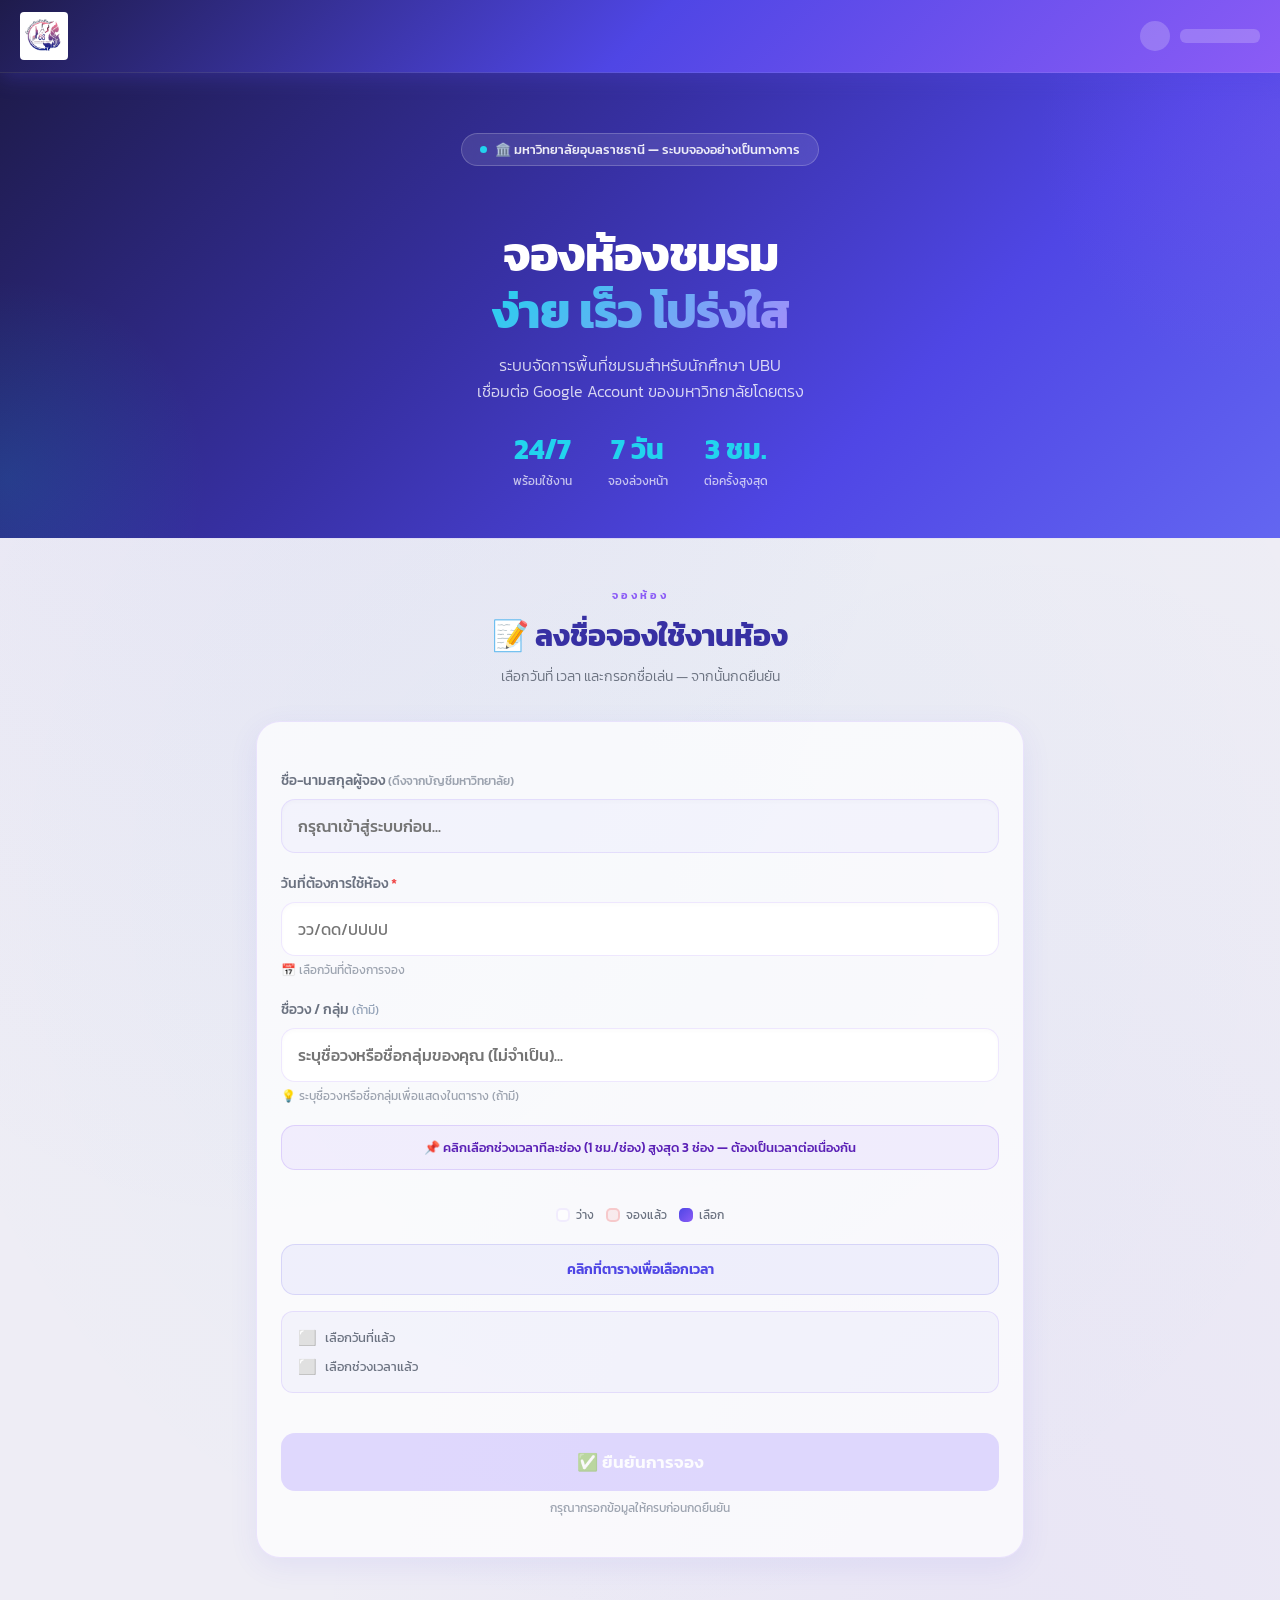
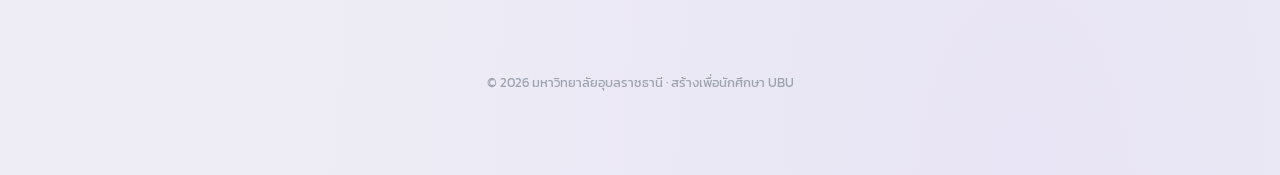
==== commit afa0e673: "Add files via upload" ====
--- a/index.html
+++ b/index.html
@@ -958,7 +958,8 @@
             <button class="spa-tab active" onclick="switchView('homeView')">หน้าหลัก</button>
             <button class="spa-tab" onclick="switchView('mapView')">แผนที่</button>
             <button class="spa-tab" onclick="switchView('dashboardView')">การจองของฉัน</button>
-            <button class="spa-tab" onclick="switchView('toolsView')">วิธีการใช้งาน</button>
+            <button class="spa-tab" onclick="switchView('featuresView')">คุณสมบัติ</button>
+            <button class="spa-tab" onclick="switchView('toolsView')">วิธีการจอง</button>
         </div>
 
         <div class="auth-right" id="authRight">
@@ -1014,13 +1015,15 @@
                         style="background-color: #fff; cursor: pointer;">
                     <div class="field-hint neutral" id="hintDate">📅 เลือกวันที่ต้องการจอง</div>
 
-                    <label for="userNickname">ชื่อเล่น <span style="color:#EF4444;">*</span>
+                    <label for="userNickname">ชื่อวง / กลุ่ม <span
+                            style="font-size:12px;color:#94A3B8;font-weight:400;">(ถ้ามี)</span>
                         <span id="nicknameSavedBadge" class="nickname-saved-badge" style="display:none;">✅
                             โหลดจากโปรไฟล์</span>
                     </label>
-                    <input type="text" id="userNickname" placeholder="ระบุชื่อเล่นของคุณ..." style="font-weight:500;"
-                        maxlength="20" autocomplete="off">
-                    <div class="field-hint neutral" id="hintNickname">💡 ชื่อเล่นที่แสดงในตารางการจอง</div>
+                    <input type="text" id="userNickname" placeholder="ระบุชื่อวงหรือชื่อกลุ่มของคุณ (ไม่จำเป็น)..."
+                        style="font-weight:500;" maxlength="40" autocomplete="off">
+                    <div class="field-hint neutral" id="hintNickname">💡 ระบุชื่อวงหรือชื่อกลุ่มเพื่อแสดงในตาราง (ถ้ามี)
+                    </div>
                 </div>
 
                 <p class="hour-notice">📌 คลิกเลือกช่วงเวลาทีละช่อง (1 ชม./ช่อง) สูงสุด 3 ช่อง —
@@ -1059,8 +1062,6 @@
                     <div class="check-item" id="checkTime"><span
                             class="check-icon">⬜</span><span>เลือกช่วงเวลาแล้ว</span>
                     </div>
-                    <div class="check-item" id="checkNickname"><span
-                            class="check-icon">⬜</span><span>กรอกชื่อเล่นแล้ว</span></div>
                 </div>
 
                 <button id="btnSave" class="btn-submit" disabled style="opacity:0.5;cursor:not-allowed;">✅
@@ -1116,8 +1117,8 @@
         </div>
     </div> <!-- End dashboardView -->
 
-    <div id="toolsView" class="spa-view">
-        <!-- ========== TOOLS / GUIDE SECTION ========== -->
+    <!-- ========== FEATURES VIEW ========== -->
+    <div id="featuresView" class="spa-view">
         <div
             style="background: linear-gradient(135deg, #1E1B4B 0%, #3730A3 40%, #4F46E5 80%); padding: 52px 24px 40px; text-align: center; color: #fff; position:relative; overflow:hidden;">
             <div
@@ -1126,11 +1127,10 @@
             <div style="position:relative;">
                 <div
                     style="display:inline-block;background:rgba(255,255,255,0.1);border:1px solid rgba(255,255,255,0.2);padding:6px 18px;border-radius:50px;font-size:13px;margin-bottom:20px;">
-                    ✨ ระบบจองห้องชมรม UBU</div>
-                <h1 style="font-size:clamp(22px,5vw,36px);font-weight:700;margin-bottom:12px;">วิธีใช้งานและคุณสมบัติ
-                </h1>
+                    🏅 คุณสมบัติและระบบ</div>
+                <h1 style="font-size:clamp(22px,5vw,36px);font-weight:700;margin-bottom:12px;">คุณสมบัติเด่นของระบบ</h1>
                 <p style="color:rgba(255,255,255,0.75);font-size:15px;font-weight:300;max-width:500px;margin:0 auto;">
-                    ทำความเข้าใจระบบจองห้องชมรม UBU อย่างครบถ้วน เพื่อใช้งานได้อย่างถูกต้องและมีประสิทธิภาพ</p>
+                    ทำความเข้าใจการทำงานและกฎเกณฑ์ต่างๆ เพื่อรักษาเครดิตและสิทธิ์การจองของคุณ</p>
             </div>
         </div>
 
@@ -1273,7 +1273,27 @@
                     </table>
                 </div>
             </div>
-
+        </div>
+    </div> <!-- End featuresView -->
+
+    <!-- ========== TOOLS / GUIDE VIEW ========== -->
+    <div id="toolsView" class="spa-view">
+        <div
+            style="background: linear-gradient(135deg, #1E1B4B 0%, #3730A3 40%, #4F46E5 80%); padding: 52px 24px 40px; text-align: center; color: #fff; position:relative; overflow:hidden;">
+            <div
+                style="position:absolute;inset:0;background:radial-gradient(ellipse 70% 60% at 50% 0%, rgba(139,92,246,0.3),transparent);pointer-events:none;">
+            </div>
+            <div style="position:relative;">
+                <div
+                    style="display:inline-block;background:rgba(255,255,255,0.1);border:1px solid rgba(255,255,255,0.2);padding:6px 18px;border-radius:50px;font-size:13px;margin-bottom:20px;">
+                    📝 วิธีการจองและใช้งาน</div>
+                <h1 style="font-size:clamp(22px,5vw,36px);font-weight:700;margin-bottom:12px;">ขั้นตอนการใช้งานระบบ</h1>
+                <p style="color:rgba(255,255,255,0.75);font-size:15px;font-weight:300;max-width:500px;margin:0 auto;">
+                    คู่มือแนะนำวิธีการจองห้องและเช็คอินผ่านแอปพลิเคชัน UBU Club Booking</p>
+            </div>
+        </div>
+
+        <div style="max-width:1000px;margin:0 auto;padding:40px 20px 16px;">
             <!-- How-to Steps -->
             <div style="text-align:center;margin-bottom:36px;">
                 <div
@@ -1324,7 +1344,8 @@
                         3</div>
                     <div>
                         <div style="font-size:17px;font-weight:600;color:#1E293B;margin-bottom:6px;">ยืนยันการจอง</div>
-                        <div style="font-size:14px;color:#64748B;line-height:1.7;">กรอกชื่อเล่น เลือกช่วงเวลา แล้วกด
+                        <div style="font-size:14px;color:#64748B;line-height:1.7;">เลือกช่วงเวลา ระบุชื่อวง (ถ้ามี)
+                            แล้วกด
                             <b>✅ ยืนยันการจอง</b> รายการจะปรากฏใน <b>การจองของฉัน</b> พร้อมนับถอยหลัง
                         </div>
                     </div>
@@ -1435,17 +1456,26 @@
 
         // ========== SPA NAVIGATION ==========
         window.switchView = (viewId) => {
-            document.querySelectorAll('.spa-view').forEach(v => v.classList.remove('active'));
-            document.querySelectorAll('.spa-tab').forEach(t => t.classList.remove('active'));
-            document.getElementById(viewId).classList.add('active');
-
-            // Activate the corresponding tab
-            if (viewId === 'homeView') {
-                document.querySelector('.spa-tab:nth-child(1)').classList.add('active');
-            } else if (viewId === 'dashboardView') {
-                document.querySelector('.spa-tab:nth-child(3)').classList.add('active');
-                if (currentUser) loadBookings(); // Refresh bookings on open
-            }
+            const views = document.querySelectorAll('.spa-view');
+            const tabs = document.querySelectorAll('.spa-tab');
+            views.forEach(v => v.classList.remove('active'));
+            tabs.forEach(t => t.classList.remove('active'));
+
+            const targetView = document.getElementById(viewId);
+            if (targetView) targetView.classList.add('active');
+
+            // Find index of the tab and set active
+            if (viewId === 'homeView') tabs[0].classList.add('active');
+            else if (viewId === 'mapView') tabs[1].classList.add('active');
+            else if (viewId === 'dashboardView') {
+                tabs[2].classList.add('active');
+                if (currentUser) loadBookings();
+            }
+            else if (viewId === 'featuresView') tabs[3].classList.add('active');
+            else if (viewId === 'toolsView') tabs[4].classList.add('active');
+
+            // Ensure we scroll to top on view change
+            window.scrollTo({ top: 0, behavior: 'smooth' });
         };
 
         window.openMapModal = () => document.getElementById('mapModal').classList.add('open');
@@ -1524,8 +1554,9 @@
                     }
                 });
 
-                const nickname = await getUserNickname(user.uid);
-                const rawDisplayName = nickname || user.displayName || user.email.split('@')[0];
+                const bandName = await getUserBandName(user.uid);
+                const realName = user.displayName || user.email.split('@')[0];
+                const rawDisplayName = realName + (bandName ? ` (${bandName})` : '');
                 // 🔒 Escape HTML to prevent XSS from displayName/photoURL
                 const esc = (s) => String(s).replace(/&/g, '&amp;').replace(/</g, '&lt;').replace(/>/g, '&gt;').replace(/"/g, '&quot;');
                 const displayName = esc(rawDisplayName);
@@ -1555,7 +1586,7 @@
                 </div>`;
 
                 document.getElementById('userName').value = user.displayName || user.email.split('@')[0];
-                await autoFillNickname(user.uid);
+                await autoFillBandName(user.uid);
 
                 // ✅ Re-init timetable after auth confirmed (fixes blank slots on login)
                 const dateEl = document.getElementById('bookDate');
@@ -1584,19 +1615,21 @@
             }
         });
 
-        // Cached nickname to avoid repeated Firestore reads
-        let cachedNickname = '';
-
-        async function getUserNickname(uid) {
+        // Cached band name to avoid repeated Firestore reads
+        let cachedBandName = '';
+
+        async function getUserBandName(uid) {
             try {
                 const s = await getDoc(doc(db, "users", uid));
-                return s.exists() ? (s.data().nickname || '') : '';
+                if (!s.exists()) return '';
+                const d = s.data();
+                return d.bandName || d.nickname || '';
             } catch { return ''; }
         }
 
-        async function autoFillNickname(uid) {
-            const n = await getUserNickname(uid);
-            cachedNickname = n; // cache it
+        async function autoFillBandName(uid) {
+            const n = await getUserBandName(uid);
+            cachedBandName = n; // cache it
             const el = document.getElementById('userNickname');
             const b = document.getElementById('nicknameSavedBadge');
             if (n) {
@@ -1796,11 +1829,15 @@
 
         // ========== VALIDATION ==========
         function validateAll() {
-            const date = document.getElementById('bookDate').value, nickname = document.getElementById('userNickname').value.trim();
-            const hasDate = !!date, hasTime = selectedSlots.length > 0, hasNickname = nickname.length >= 1;
-            updateCheckItem('checkDate', hasDate, 'เลือกวันที่แล้ว'); updateCheckItem('checkTime', hasTime, 'เลือกช่วงเวลาแล้ว'); updateCheckItem('checkNickname', hasNickname, 'กรอกชื่อเล่นแล้ว');
-            const hintDate = document.getElementById('hintDate'); hintDate.className = 'field-hint ' + (hasDate ? 'valid' : 'neutral'); hintDate.textContent = hasDate ? '✅ เลือกวันที่แล้ว' : '📅 เลือกวันที่ต้องการจอง';
-            const hintNick = document.getElementById('hintNickname'); hintNick.className = 'field-hint ' + (hasNickname ? 'valid' : 'invalid'); hintNick.textContent = hasNickname ? '✅ ชื่อเล่นพร้อมแล้ว' : '⚠️ กรุณากรอกชื่อเล่น';
+            const date = document.getElementById('bookDate').value;
+            const hasDate = !!date, hasTime = selectedSlots.length > 0;
+            updateCheckItem('checkDate', hasDate, 'เลือกวันที่แล้ว');
+            updateCheckItem('checkTime', hasTime, 'เลือกช่วงเวลาแล้ว');
+
+            const hintDate = document.getElementById('hintDate');
+            hintDate.className = 'field-hint ' + (hasDate ? 'valid' : 'neutral');
+            hintDate.textContent = hasDate ? '✅ เลือกวันที่แล้ว' : '📅 เลือกวันที่ต้องการจอง';
+
             const btnSave = document.getElementById('btnSave'), btnHint = document.getElementById('btnSaveHint');
 
             // Timeout Check
@@ -1818,7 +1855,7 @@
                 }
             }
 
-            const allValid = hasDate && hasTime && hasNickname && !!currentUser && !isBanned;
+            const allValid = hasDate && hasTime && !!currentUser && !isBanned;
             btnSave.disabled = !allValid; btnSave.style.opacity = allValid ? '1' : '0.5'; btnSave.style.cursor = allValid ? 'pointer' : 'not-allowed';
 
             if (isBanned) {
@@ -1827,7 +1864,14 @@
                 btnHint.style.color = '#EF4444';
             }
             else if (!currentUser) { btnHint.textContent = '🔑 กรุณาเข้าสู่ระบบก่อนจอง'; btnHint.style.display = 'block'; }
-            else if (!allValid) { const m = []; if (!hasDate) m.push('วันที่'); if (!hasTime) m.push('ช่วงเวลา'); if (!hasNickname) m.push('ชื่อเล่น'); btnHint.textContent = '⚠️ ยังขาด: ' + m.join(', '); btnHint.style.display = 'block'; btnHint.style.color = '#9CA3AF'; }
+            else if (!allValid) {
+                const m = [];
+                if (!hasDate) m.push('วันที่');
+                if (!hasTime) m.push('ช่วงเวลา');
+                btnHint.textContent = '⚠️ ยังขาด: ' + m.join(', ');
+                btnHint.style.display = 'block';
+                btnHint.style.color = '#9CA3AF';
+            }
             else { btnHint.style.display = 'none'; }
         }
         function updateCheckItem(id, done, text) { const el = document.getElementById(id); el.className = 'check-item' + (done ? ' done' : ''); el.innerHTML = `<span class="check-icon">${done ? '✅' : '⬜'}</span><span>${text}</span>`; }
@@ -1878,9 +1922,11 @@
         btnSave.addEventListener('click', async () => {
             if (!currentUser) { openLoginModal(); return; }
             if (isSaving) return;
-            const name = document.getElementById('userName').value.trim(), date = document.getElementById('bookDate').value, nickname = document.getElementById('userNickname').value.trim();
+            const name = document.getElementById('userName').value.trim();
+            const date = document.getElementById('bookDate').value;
+            const bandName = document.getElementById('userNickname').value.trim();
             const startTime = getStartTime(), endTime = getEndTime();
-            if (!name || !date || !startTime || !endTime || !nickname) return;
+            if (!name || !date || !startTime || !endTime) return;
             isSaving = true; btnSave.disabled = true; btnSave.textContent = '⏳ กำลังตรวจสอบสิทธิ์...';
             try {
                 // Active Booking Limit: Max 1 overall (not restricted to single day, but to parallel sessions)
@@ -1907,7 +1953,17 @@
 
                 btnSave.textContent = '📤 กำลังบันทึก...';
                 const sanitize = (s) => String(s).replace(/[<>'"&]/g, '').trim();
-                await addDoc(collection(db, "bookings"), { name: sanitize(name), nickname: sanitize(nickname), uid: currentUser.uid, email: currentUser.email, date, start: startTime, end: endTime === '00:00' ? '00:00' : endTime, status: 'pending', timestamp: serverTimestamp() });
+                await addDoc(collection(db, "bookings"), {
+                    name: sanitize(name),
+                    bandName: sanitize(bandName),
+                    uid: currentUser.uid,
+                    email: currentUser.email,
+                    date,
+                    start: startTime,
+                    end: endTime === '00:00' ? '00:00' : endTime,
+                    status: 'pending',
+                    timestamp: serverTimestamp()
+                });
 
                 // --- Success notification with check-in info ---
                 const [bookYYY, bookMM, bookDD] = date.split('-').map(Number);
@@ -2123,7 +2179,7 @@
                         const delBtn = document.createElement('button'); delBtn.className = 'del-btn'; delBtn.textContent = 'ยกเลิก';
                         if (isPast || bStatus === 'checked_in' || isNoShow) { delBtn.disabled = true; } else {
                             delBtn.onclick = async () => {
-                                const res = await Swal.fire({ title: 'ลบการจองนี้?', text: 'คุณต้องการยกเลิกการจองนี้ใช่หรือไม่? การจองจะถูกลบออกจากระบบถาวร', icon: 'warning', showCancelButton: true, confirmButtonColor: '#EF4444', cancelButtonColor: '#9CA3AF', confirmButtonText: 'ยืนยันยกเลิก', cancelButtonText: 'ช่างมัน' });
+                                const res = await Swal.fire({ title: 'ลบการจองนี้?', text: 'คุณต้องการยกเลิกการจองนี้ใช่หรือไม่? การจองจะถูกลบออกจากระบบถาวร', icon: 'warning', showCancelButton: true, confirmButtonColor: '#EF4444', cancelButtonColor: '#9CA3AF', confirmButtonText: 'ยืนยันยกเลิก', cancelButtonText: 'ไม่ยกเลิก' });
                                 if (res.isConfirmed) {
                                     try {
                                         await deleteDoc(doc(db, "bookings", b.id));
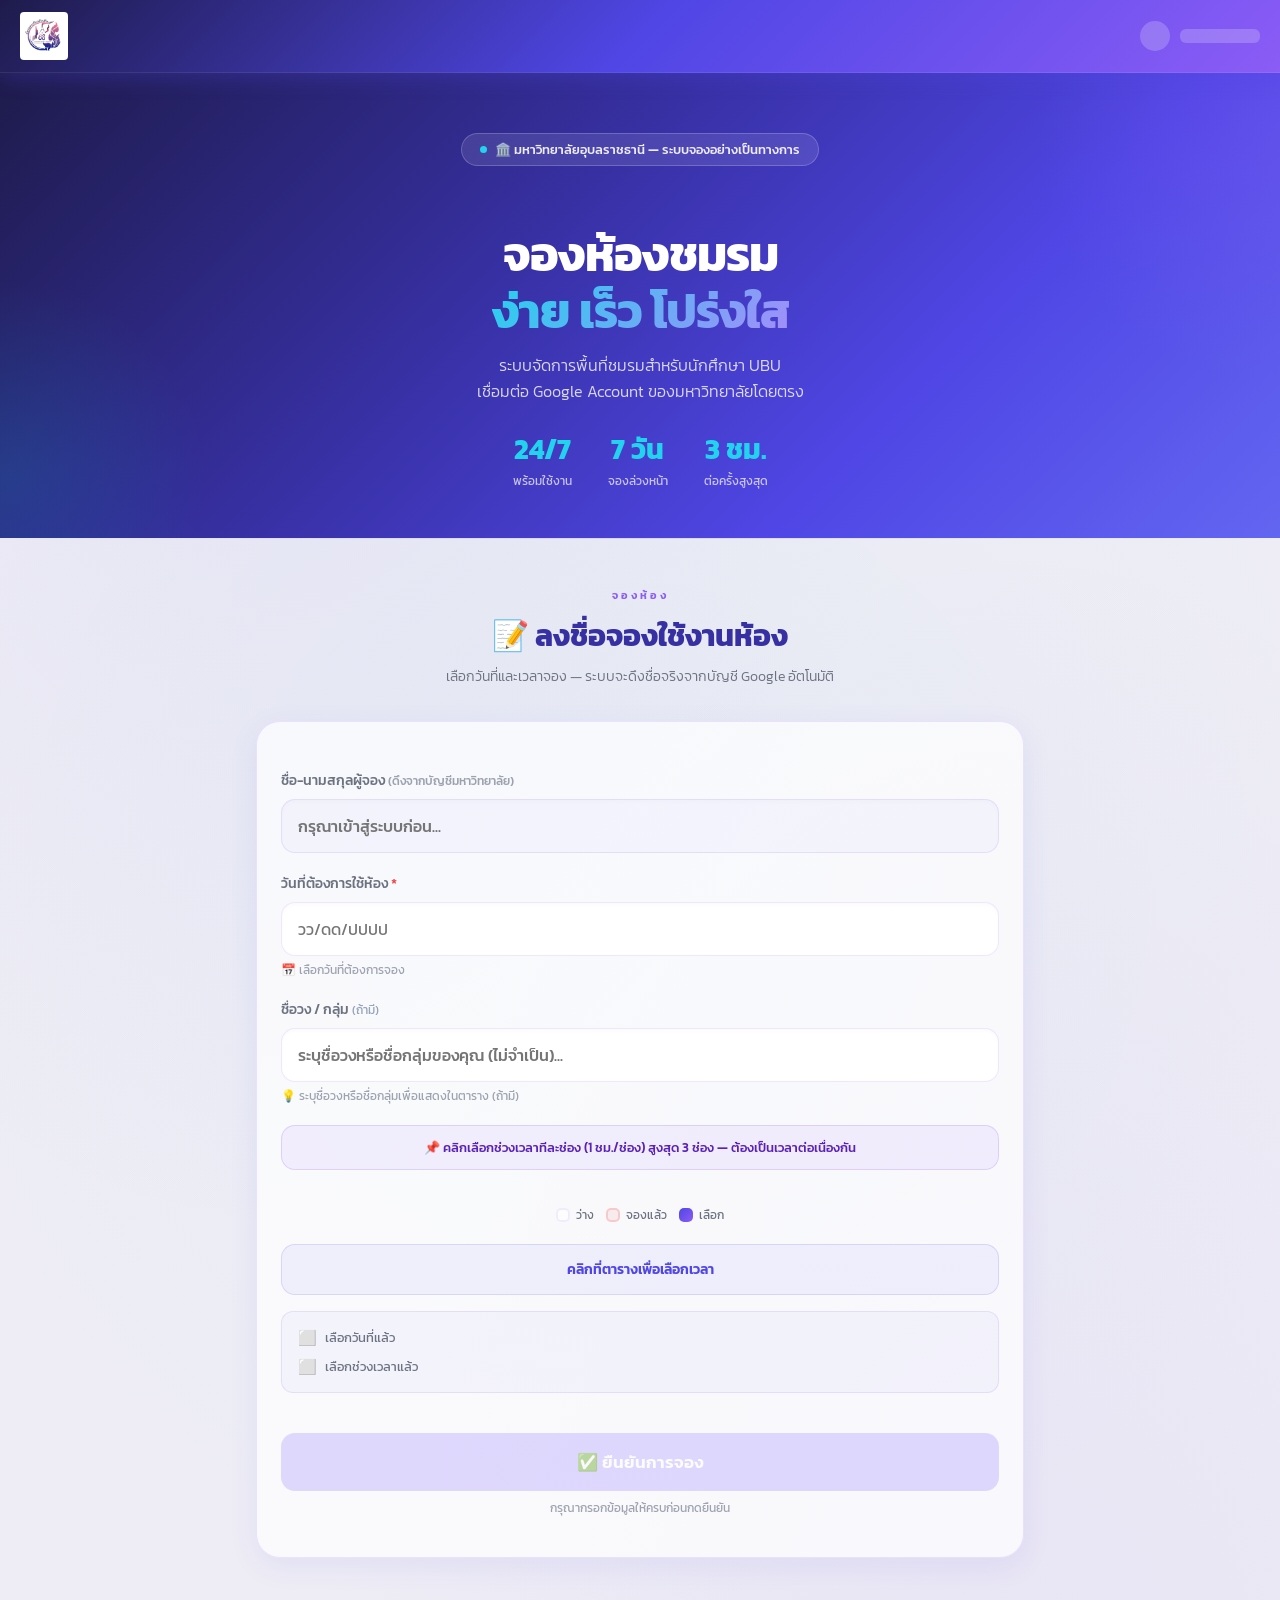
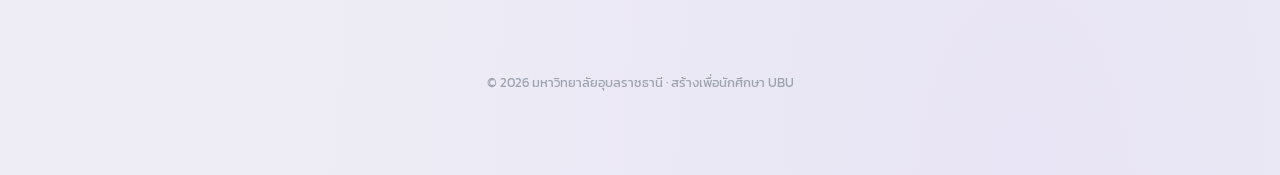
==== commit dfd1b6e7: "Add files via upload" ====
--- a/index.html
+++ b/index.html
@@ -1002,7 +1002,7 @@
         <div class="section-block">
             <div class="sec-label">จองห้อง</div>
             <div class="sec-title">📝 ลงชื่อจองใช้งานห้อง</div>
-            <div class="sec-sub">เลือกวันที่ เวลา และกรอกชื่อเล่น — จากนั้นกดยืนยัน</div>
+            <div class="sec-sub">เลือกวันที่และเวลาจอง — ระบบจะดึงชื่อจริงจากบัญชี Google อัตโนมัติ</div>
 
             <div class="card">
                 <div class="input-group">
@@ -1017,8 +1017,6 @@
 
                     <label for="userNickname">ชื่อวง / กลุ่ม <span
                             style="font-size:12px;color:#94A3B8;font-weight:400;">(ถ้ามี)</span>
-                        <span id="nicknameSavedBadge" class="nickname-saved-badge" style="display:none;">✅
-                            โหลดจากโปรไฟล์</span>
                     </label>
                     <input type="text" id="userNickname" placeholder="ระบุชื่อวงหรือชื่อกลุ่มของคุณ (ไม่จำเป็น)..."
                         style="font-weight:500;" maxlength="40" autocomplete="off">
@@ -1631,10 +1629,8 @@
             const n = await getUserBandName(uid);
             cachedBandName = n; // cache it
             const el = document.getElementById('userNickname');
-            const b = document.getElementById('nicknameSavedBadge');
             if (n) {
                 el.value = n;
-                b.style.display = 'inline-flex';
                 validateAll();
             }
         }
